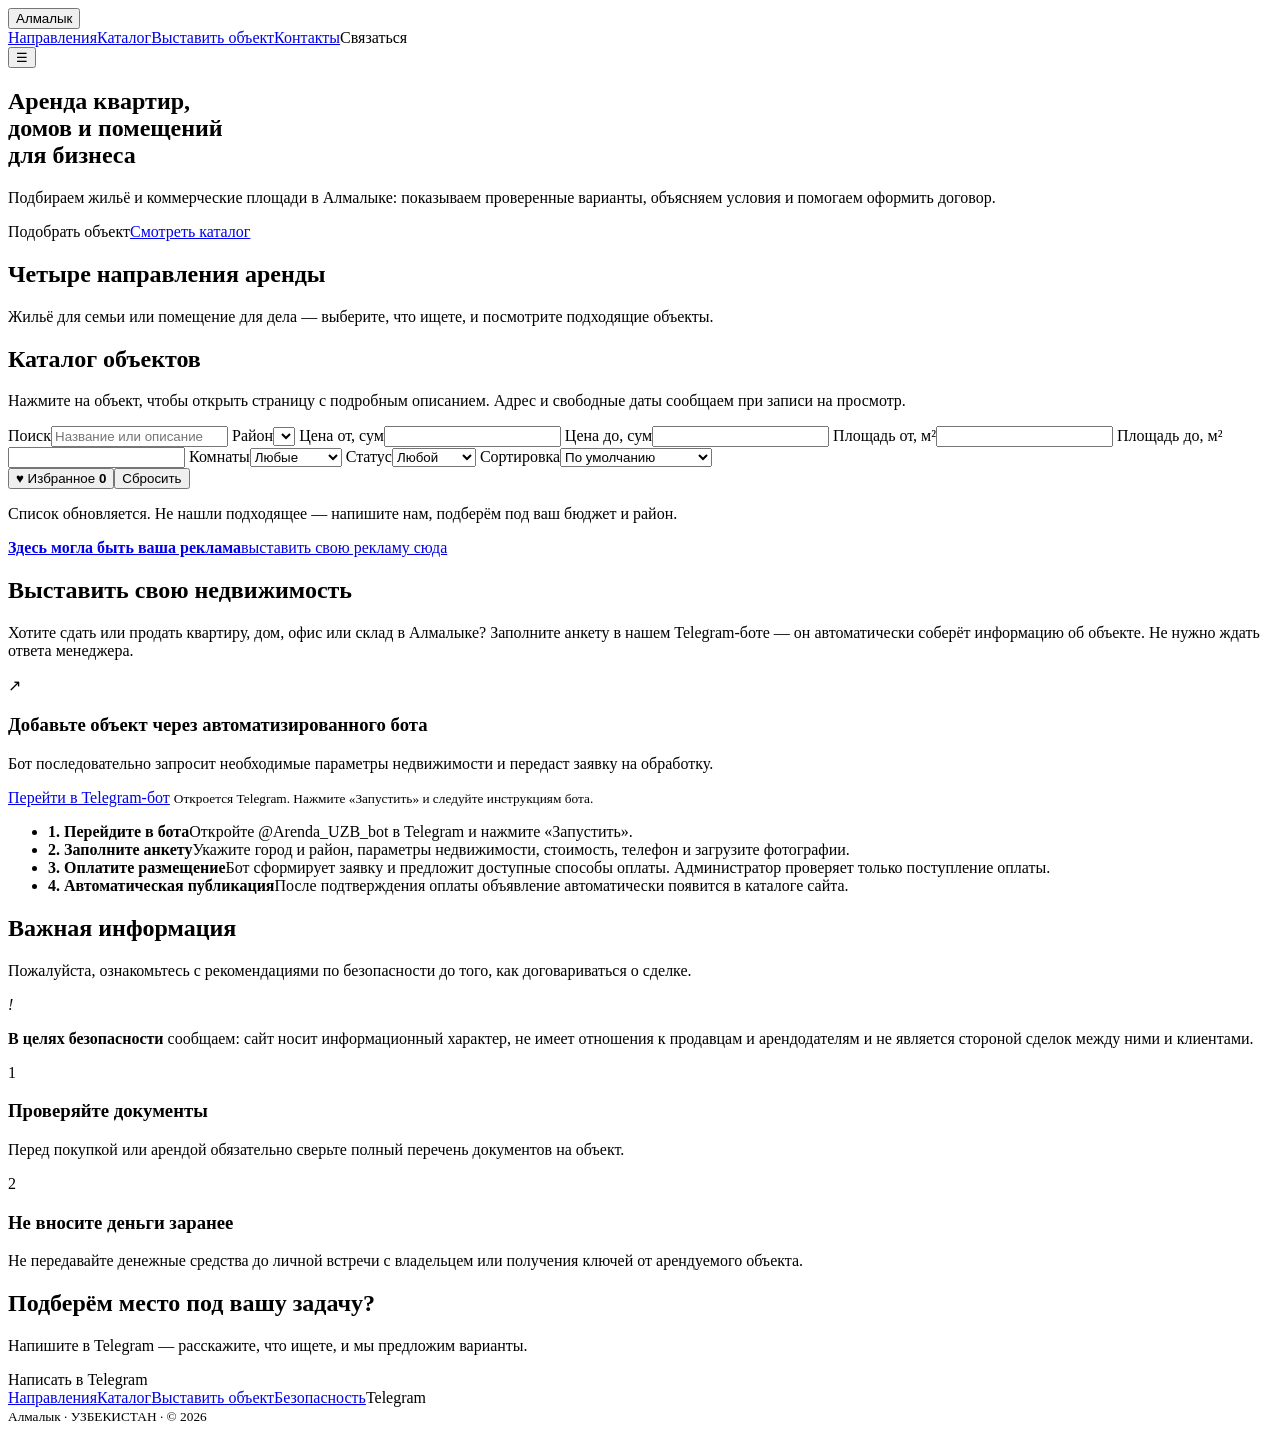
==== index.html @ 2bfc6e87 "Add files via upload" ====
<!DOCTYPE html>
<html lang="ru"><head><meta charset="utf-8">
<meta name="viewport" content="width=device-width,initial-scale=1">
<meta name="description" content="RENT UZBEKISTAN — каталог квартир, домов, офисов, магазинов и складов в городах Узбекистана.">
<meta name="theme-color" content="#0f2744">
<meta property="og:type" content="website"><meta property="og:locale" content="ru_RU"><meta property="og:title" content="RENT UZBEKISTAN — недвижимость в аренду и продажу"><meta property="og:description" content="Квартиры, дома, офисы, магазины и склады в городах Узбекистана.">
<link rel="icon" href="data:image/svg+xml,%3Csvg xmlns='http://www.w3.org/2000/svg' viewBox='0 0 32 32'%3E%3Ccircle cx='16' cy='16' r='16' fill='%230f2744'/%3E%3Ccircle cx='16' cy='16' r='5' fill='%23f6f0e4'/%3E%3C/svg%3E">
<title>RENT UZBEKISTAN — аренда и продажа недвижимости</title>
<link rel="preconnect" href="https://fonts.googleapis.com"><link rel="preconnect" href="https://fonts.gstatic.com" crossorigin>
<link href="https://fonts.googleapis.com/css2?family=Cormorant+Garamond:wght@500;600&family=Inter:wght@400;500;600&display=swap" rel="stylesheet">
<link rel="stylesheet" href="css/style.css"><link rel="canonical" href="https://YOUR-DOMAIN.uz/">
<meta name="robots" content="index,follow,max-image-preview:large">
<meta property="og:url" content="https://YOUR-DOMAIN.uz/"><meta property="og:image" content="https://YOUR-DOMAIN.uz/assets/img/2ebe49ee.jpg"><meta property="og:site_name" content="RENT UZBEKISTAN"><meta name="twitter:card" content="summary_large_image">
<script type="application/ld+json">{"@context":"https://schema.org","@type":"RealEstateAgent","name":"RENT UZBEKISTAN","url":"https://YOUR-DOMAIN.uz/","areaServed":{"@type":"Country","name":"Uzbekistan"},"address":{"@type":"PostalAddress","addressCountry":"UZ"},"sameAs":["https://t.me/Resell_Tashkent"]}</script>
</head><body>
<header class="hd" id="hd"><div class="cs" id="cs"><button type="button" id="cb" aria-haspopup="listbox" aria-expanded="false" aria-label="Выберите город"><span id="cv">Алмалык</span></button><ul id="cu" role="listbox" hidden><li><button type="button" role="option" data-c="Алмалык">Алмалык</button></li><li><button type="button" role="option" data-c="Ташкент">Ташкент</button></li><li><button type="button" role="option" data-c="Самарканд">Самарканд</button></li><li><button type="button" role="option" data-c="Андижан">Андижан</button></li><li><button type="button" role="option" data-c="Наманган">Наманган</button></li><li><button type="button" role="option" data-c="Нукус">Нукус</button></li><li><button type="button" role="option" data-c="Фергана">Фергана</button></li><li><button type="button" role="option" data-c="Карши">Карши</button></li><li><button type="button" role="option" data-c="Бухара">Бухара</button></li><li><button type="button" role="option" data-c="Коканд">Коканд</button></li></ul></div>
<nav class="lk" id="lk" aria-label="Основное меню"><a href="#directions">Направления</a><a href="#catalog">Каталог</a><a href="https://t.me/Arenda_UZB_bot" target="_blank" rel="noopener noreferrer">Выставить объект</a><a href="#contacts">Контакты</a><a data-tg class="btn sm">Связаться</a></nav>
<button class="bgr" id="bgr" aria-label="Меню" aria-expanded="false">☰</button></header>

<section id="home"><picture id="cityHero" class="city-hero" hidden><source id="cityHeroMobile" media="(max-width: 760px)"><img id="cityHeroImage" alt="Городской пейзаж" decoding="async" fetchpriority="high"></picture><h1>Аренда квартир,<br>домов и помещений<br>для бизнеса</h1>
<div class="hb"><p>Подбираем жильё и коммерческие площади <span class="cl">в Алмалыке</span>: показываем проверенные варианты, объясняем условия и помогаем оформить договор.</p><div class="bt"><a data-tg class="btn w">Подобрать объект</a><a class="btn gl" href="#catalog">Смотреть каталог</a></div></div></section>

<div class="wrap">
<section class="s" id="directions"><div class="hdg"><h2>Четыре направления аренды</h2><p>Жильё для семьи или помещение для дела — выберите, что ищете, и посмотрите подходящие объекты.</p></div><div class="dirs" id="dirs"></div></section>

<section class="s" id="catalog"><div class="hdg"><h2>Каталог объектов</h2><p>Нажмите на объект, чтобы открыть страницу с подробным описанием. Адрес и свободные даты сообщаем при записи на просмотр.</p></div>
<form class="flt" id="flt" role="search" aria-label="Поиск объектов">
<label>Поиск<input name="q" type="search" placeholder="Название или описание"></label>
<label>Район<select name="dist"></select></label>
<label>Цена от, сум<input name="pmin" type="number" min="0" inputmode="numeric"></label>
<label>Цена до, сум<input name="pmax" type="number" min="0" inputmode="numeric"></label>
<label>Площадь от, м²<input name="amin" type="number" min="0" inputmode="numeric"></label>
<label>Площадь до, м²<input name="amax" type="number" min="0" inputmode="numeric"></label>
<label>Комнаты<select name="rooms"><option value="">Любые</option><option value="1">1</option><option value="2">2</option><option value="3">3</option><option value="4">4 и больше</option></select></label>
<label>Статус<select name="st"><option value="">Любой</option><option value="free">Свободно</option><option value="rented">Занято</option></select></label>
<label>Сортировка<select name="sort"><option value="">По умолчанию</option><option value="p">Сначала дешевле</option><option value="d">Сначала дороже</option><option value="a">Сначала просторнее</option></select></label>
<div class="fa"><button type="button" id="fv">♥ Избранное <b id="fn">0</b></button><button type="reset">Сбросить</button><span id="fc" aria-live="polite"></span></div>
</form><div class="tabs" id="dtabs"></div><div class="tabs" id="tabs"></div><div class="gal" id="gal"></div><p class="note">Список обновляется. Не нашли подходящее — напишите нам, подберём под ваш бюджет и район.</p></section>

<section class="s adv" id="adv"><a class="ad" id="adBanner" href="https://t.me/Resell_Tashkent" target="_blank" rel="noopener noreferrer" aria-label="Рекламный блок RENT UZBEKISTAN"><img class="ad-image" id="adImage" alt="Рекламный баннер" hidden><span class="ad-placeholder" id="adPlaceholder"><b>Здесь могла быть ваша реклама</b><span>выставить свою рекламу сюда</span></span></a></section>

<section class="s" id="owner">
<div class="hdg">
<h2>Выставить свою недвижимость</h2>
<p>Хотите сдать или продать квартиру, дом, офис или склад <span class="cl">в Алмалыке</span>? Заполните анкету в нашем Telegram-боте — он автоматически соберёт информацию об объекте. Не нужно ждать ответа менеджера.</p>
</div>
<div class="ow">
<div class="of owner-bot-card">
<div class="owner-bot-icon" aria-hidden="true">↗</div>
<h3>Добавьте объект через автоматизированного бота</h3>
<p>Бот последовательно запросит необходимые параметры недвижимости и передаст заявку на обработку.</p>
<a class="btn owner-bot-btn" href="https://t.me/Arenda_UZB_bot" target="_blank" rel="noopener noreferrer">Перейти в Telegram-бот</a>
<small>Откроется Telegram. Нажмите «Запустить» и следуйте инструкциям бота.</small>
</div>
<ul class="os">
<li><b>1. Перейдите в бота</b><span>Откройте @Arenda_UZB_bot в Telegram и нажмите «Запустить».</span></li>
<li><b>2. Заполните анкету</b><span>Укажите город и район, параметры недвижимости, стоимость, телефон и загрузите фотографии.</span></li>
<li><b>3. Оплатите размещение</b><span>Бот сформирует заявку и предложит доступные способы оплаты. Администратор проверяет только поступление оплаты.</span></li>
<li><b>4. Автоматическая публикация</b><span>После подтверждения оплаты объявление автоматически появится в каталоге сайта.</span></li>
</ul>
</div>
</section>


<section class="s" id="safety"><div class="hdg"><h2>Важная информация</h2><p>Пожалуйста, ознакомьтесь с рекомендациями по безопасности до того, как договариваться о сделке.</p></div>
<div class="sn"><i aria-hidden="true">!</i><p><b>В целях безопасности</b> сообщаем: сайт носит информационный характер, не имеет отношения к продавцам и арендодателям и не является стороной сделок между ними и клиентами.</p></div>
<div class="wy"><div><span class="n">1</span><h3>Проверяйте документы</h3><p>Перед покупкой или арендой обязательно сверьте полный перечень документов на объект.</p></div><div><span class="n">2</span><h3>Не вносите деньги заранее</h3><p>Не передавайте денежные средства до личной встречи с владельцем или получения ключей от арендуемого объекта.</p></div></div></section>
</div>

<footer id="contacts"><h2>Подберём место под вашу задачу?</h2><p>Напишите в Telegram — расскажите, что ищете, и мы предложим варианты.</p><a data-tg class="btn">Написать в Telegram</a>
<nav class="fn"><a href="#directions">Направления</a><a href="#catalog">Каталог</a><a href="https://t.me/Arenda_UZB_bot" target="_blank" rel="noopener noreferrer">Выставить объект</a><a href="#safety">Безопасность</a><a data-tg>Telegram</a></nav><small><span class="cn">Алмалык</span> · УЗБЕКИСТАН · © <span id="yr">2026</span></small></footer>

<div id="obj"></div>

<script src="data/listings.js"></script>
<script src="data/site-assets.js"></script>
<script src="js/config.js"></script>
<script src="js/app.js"></script></body></html>
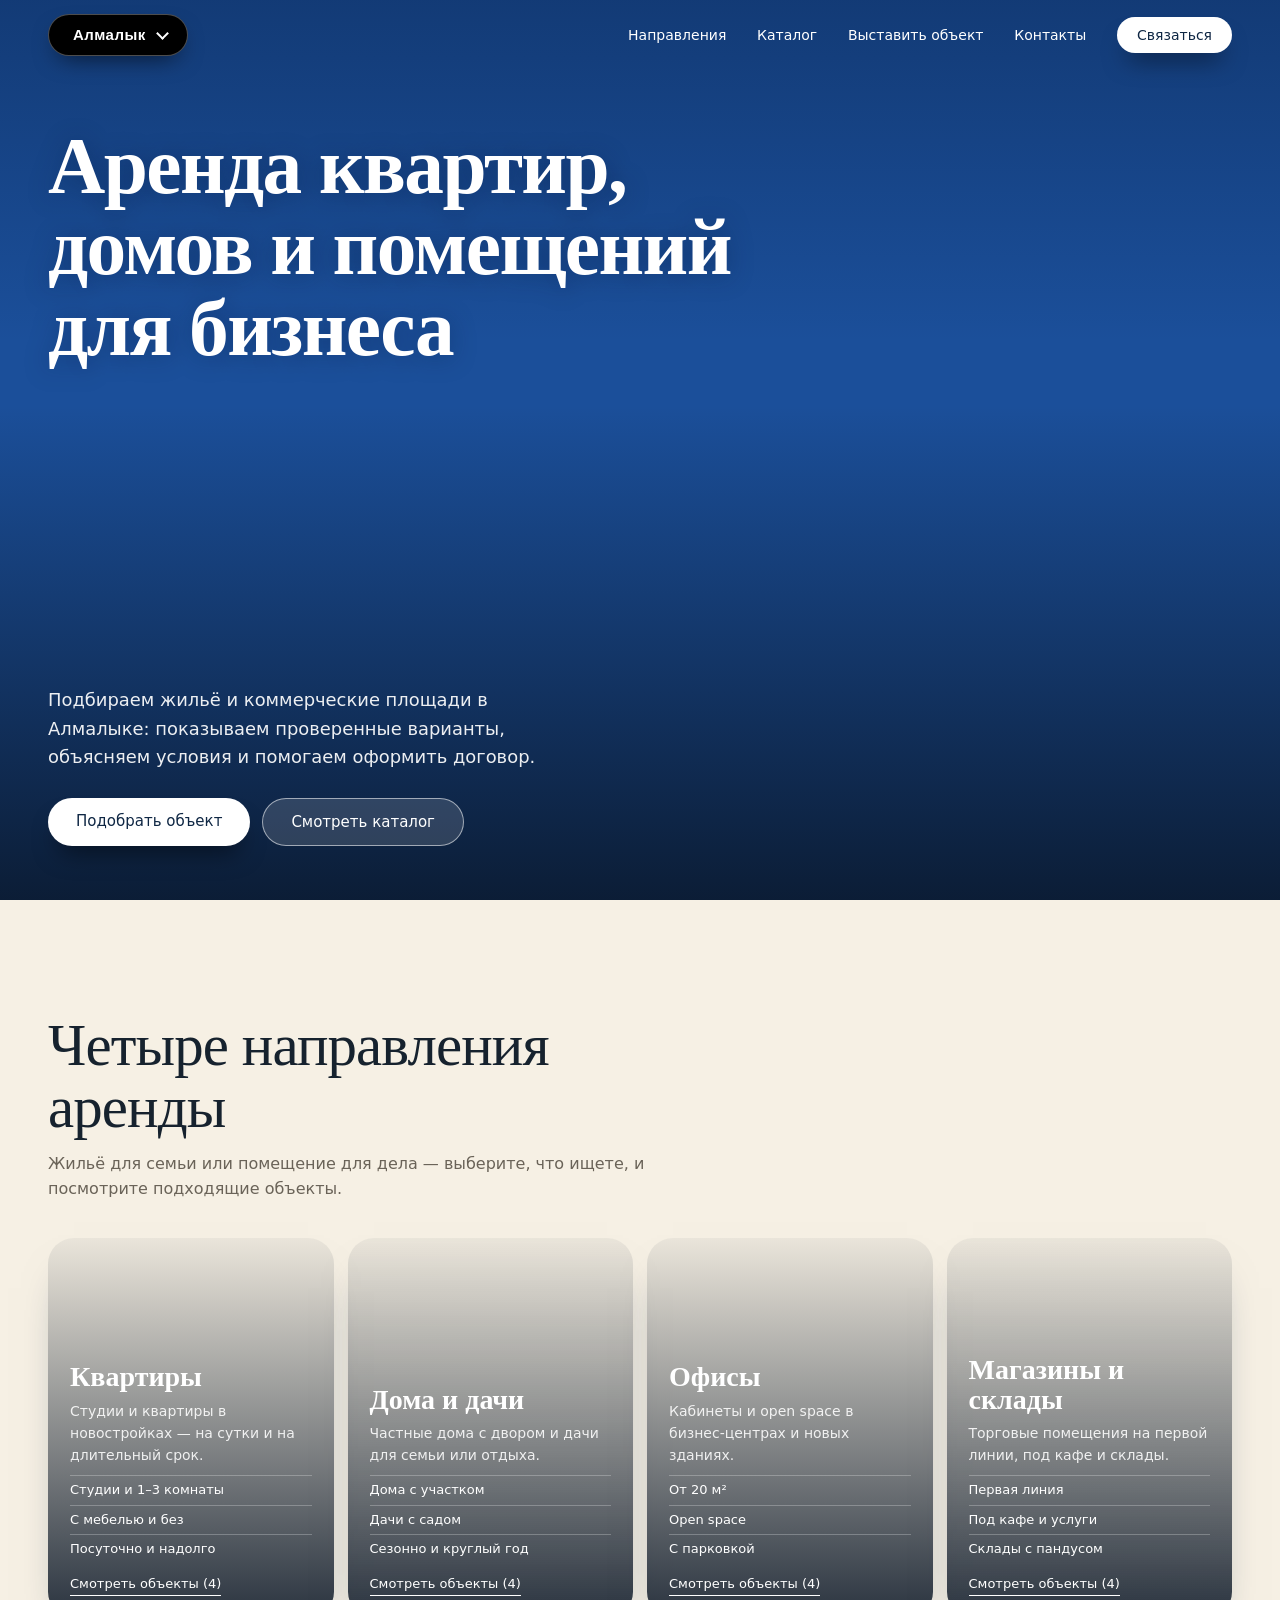
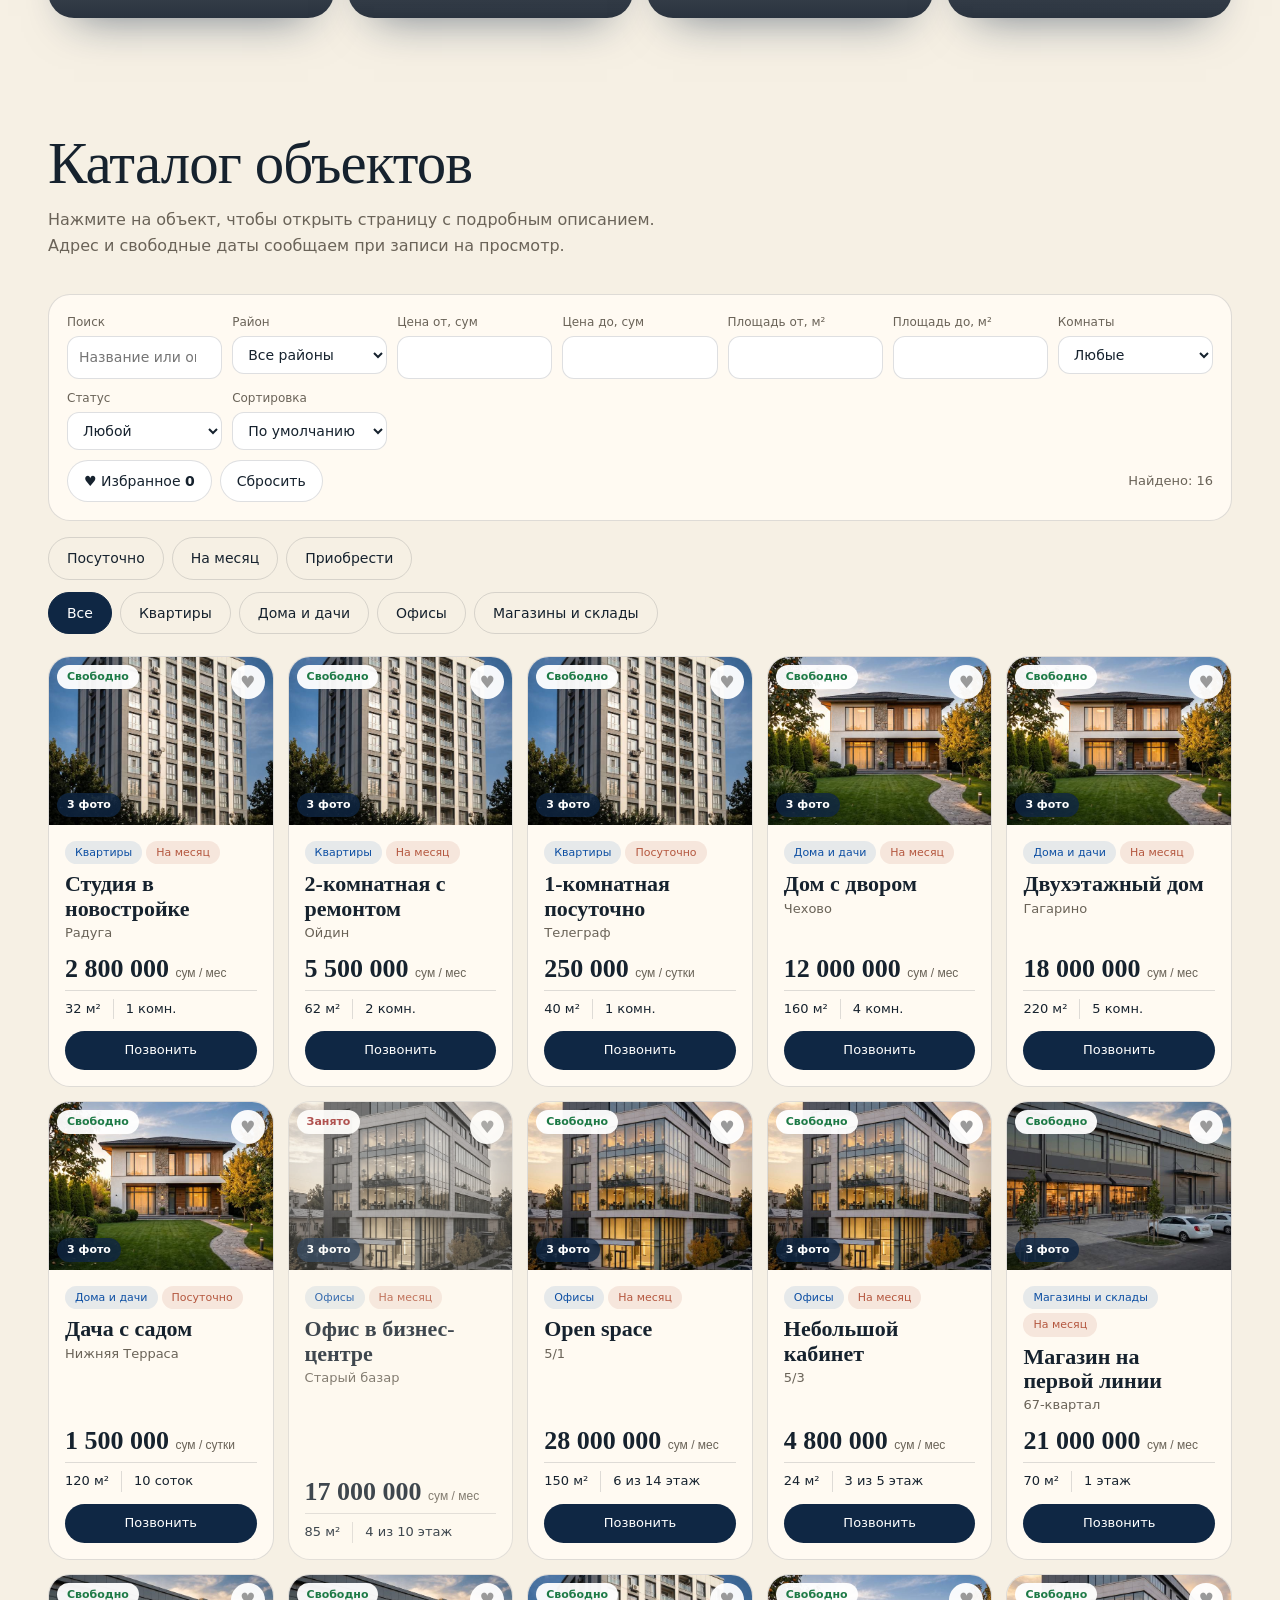
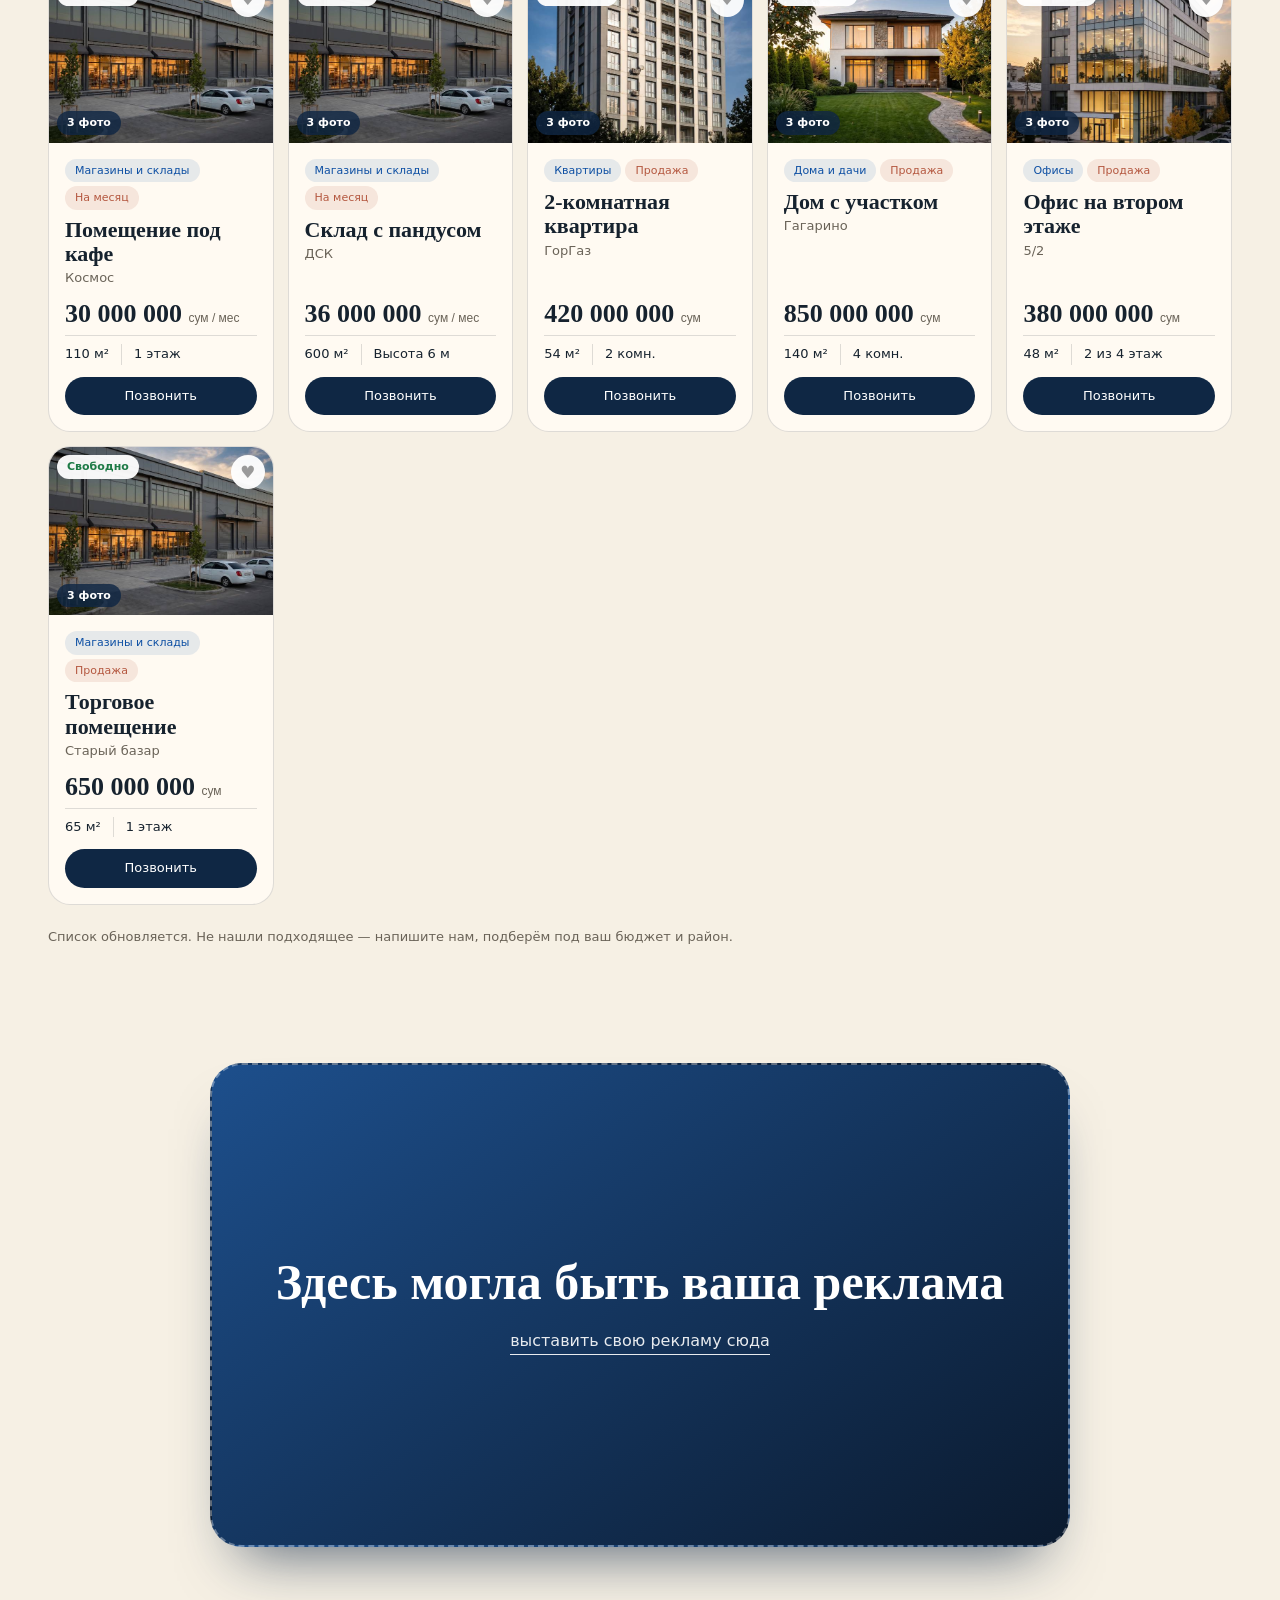
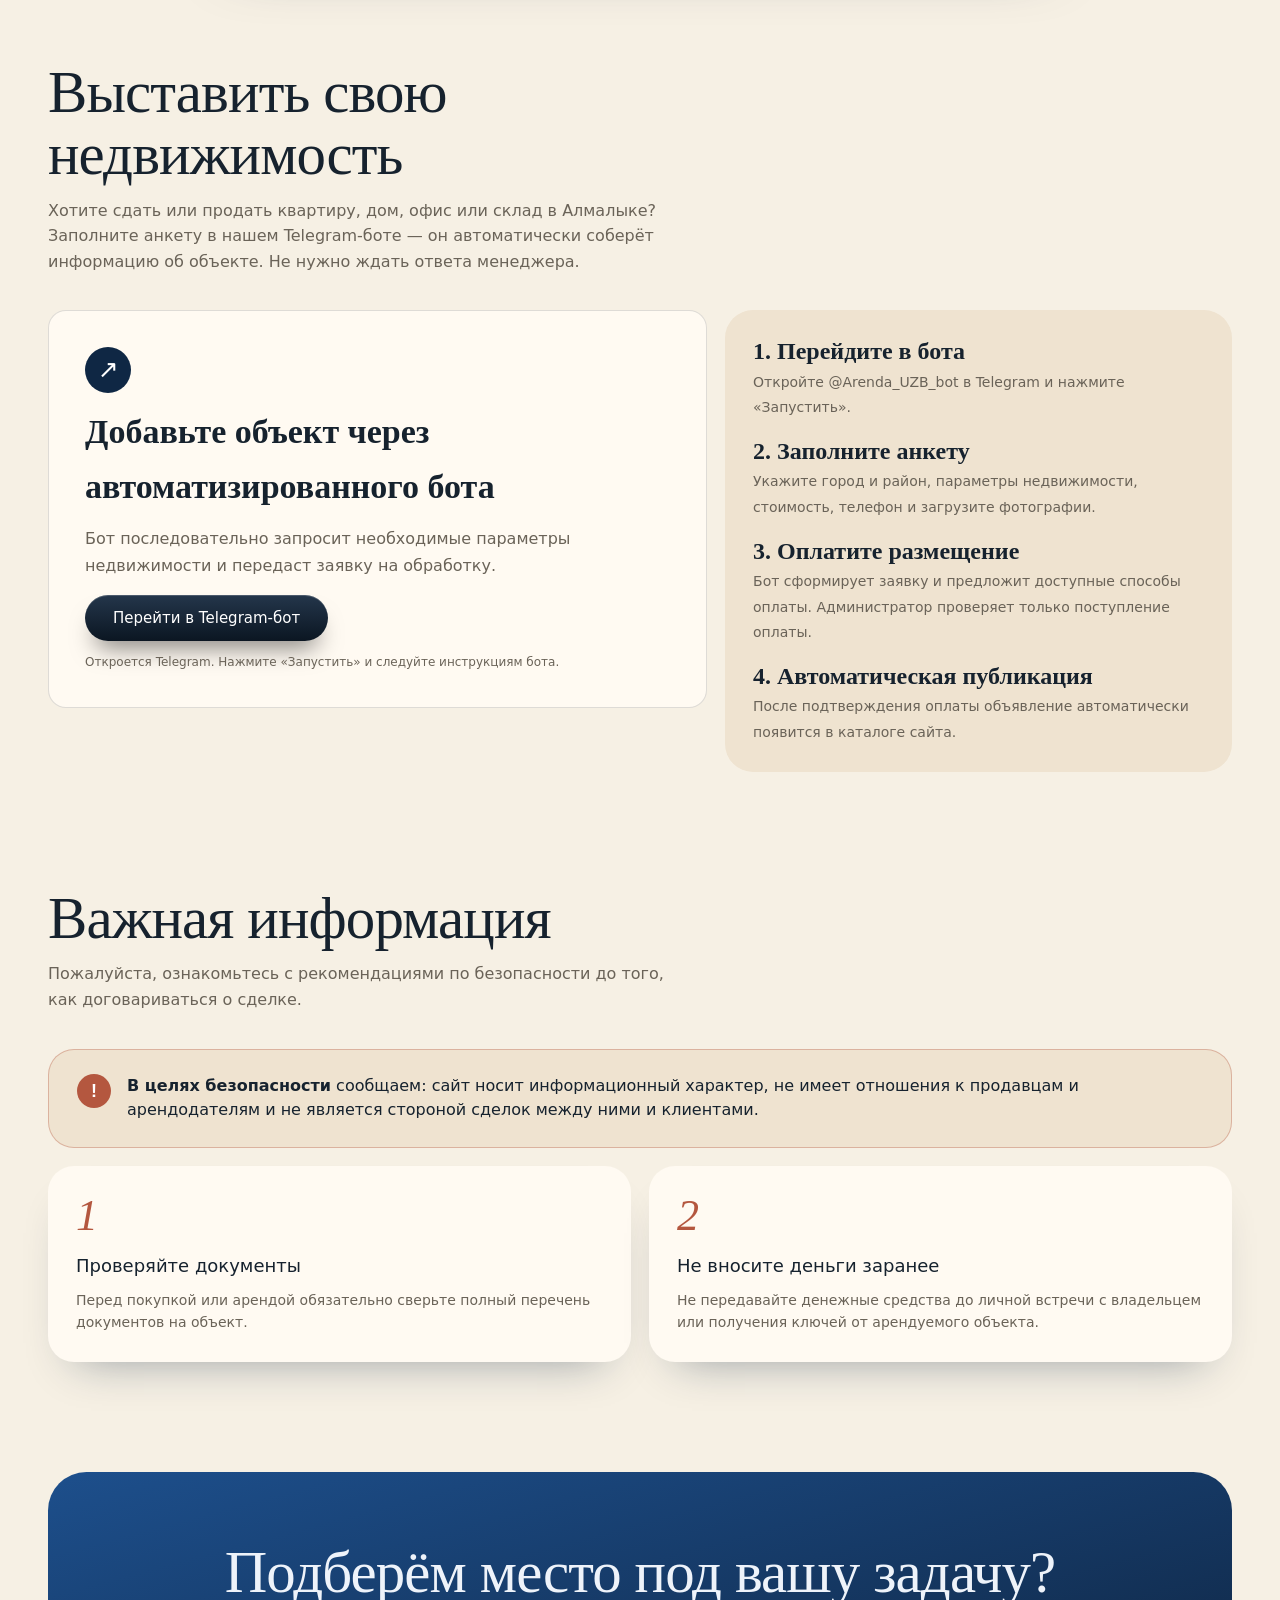
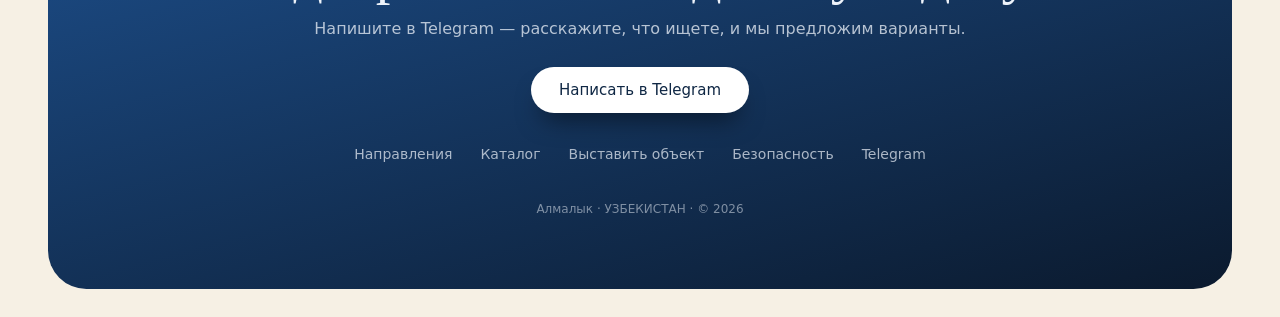
==== commit c47bdd99: "Add files via upload" ====
--- a/index.html
+++ b/index.html
@@ -14,7 +14,7 @@
 <script type="application/ld+json">{"@context":"https://schema.org","@type":"RealEstateAgent","name":"RENT UZBEKISTAN","url":"https://YOUR-DOMAIN.uz/","areaServed":{"@type":"Country","name":"Uzbekistan"},"address":{"@type":"PostalAddress","addressCountry":"UZ"},"sameAs":["https://t.me/Resell_Tashkent"]}</script>
 </head><body>
 <header class="hd" id="hd"><div class="cs" id="cs"><button type="button" id="cb" aria-haspopup="listbox" aria-expanded="false" aria-label="Выберите город"><span id="cv">Алмалык</span></button><ul id="cu" role="listbox" hidden><li><button type="button" role="option" data-c="Алмалык">Алмалык</button></li><li><button type="button" role="option" data-c="Ташкент">Ташкент</button></li><li><button type="button" role="option" data-c="Самарканд">Самарканд</button></li><li><button type="button" role="option" data-c="Андижан">Андижан</button></li><li><button type="button" role="option" data-c="Наманган">Наманган</button></li><li><button type="button" role="option" data-c="Нукус">Нукус</button></li><li><button type="button" role="option" data-c="Фергана">Фергана</button></li><li><button type="button" role="option" data-c="Карши">Карши</button></li><li><button type="button" role="option" data-c="Бухара">Бухара</button></li><li><button type="button" role="option" data-c="Коканд">Коканд</button></li></ul></div>
-<nav class="lk" id="lk" aria-label="Основное меню"><a href="#directions">Направления</a><a href="#catalog">Каталог</a><a href="https://t.me/Arenda_UZB_bot" target="_blank" rel="noopener noreferrer">Выставить объект</a><a href="#contacts">Контакты</a><a data-tg class="btn sm">Связаться</a></nav>
+<nav class="lk" id="lk" aria-label="Основное меню"><a href="#directions">Направления</a><a href="#catalog">Каталог</a><a href="https://t.me/Arenda_UZB_bot?start=list" target="_blank" rel="noopener noreferrer">Выставить объект</a><a href="#contacts">Контакты</a><a data-tg class="btn sm">Связаться</a></nav>
 <button class="bgr" id="bgr" aria-label="Меню" aria-expanded="false">☰</button></header>
 
 <section id="home"><picture id="cityHero" class="city-hero" hidden><source id="cityHeroMobile" media="(max-width: 760px)"><img id="cityHeroImage" alt="Городской пейзаж" decoding="async" fetchpriority="high"></picture><h1>Аренда квартир,<br>домов и помещений<br>для бизнеса</h1>
@@ -49,7 +49,7 @@
 <div class="owner-bot-icon" aria-hidden="true">↗</div>
 <h3>Добавьте объект через автоматизированного бота</h3>
 <p>Бот последовательно запросит необходимые параметры недвижимости и передаст заявку на обработку.</p>
-<a class="btn owner-bot-btn" href="https://t.me/Arenda_UZB_bot" target="_blank" rel="noopener noreferrer">Перейти в Telegram-бот</a>
+<a class="btn owner-bot-btn" href="https://t.me/Arenda_UZB_bot?start=list" target="_blank" rel="noopener noreferrer">Перейти в Telegram-бот</a>
 <small>Откроется Telegram. Нажмите «Запустить» и следуйте инструкциям бота.</small>
 </div>
 <ul class="os">
@@ -68,7 +68,7 @@
 </div>
 
 <footer id="contacts"><h2>Подберём место под вашу задачу?</h2><p>Напишите в Telegram — расскажите, что ищете, и мы предложим варианты.</p><a data-tg class="btn">Написать в Telegram</a>
-<nav class="fn"><a href="#directions">Направления</a><a href="#catalog">Каталог</a><a href="https://t.me/Arenda_UZB_bot" target="_blank" rel="noopener noreferrer">Выставить объект</a><a href="#safety">Безопасность</a><a data-tg>Telegram</a></nav><small><span class="cn">Алмалык</span> · УЗБЕКИСТАН · © <span id="yr">2026</span></small></footer>
+<nav class="fn"><a href="#directions">Направления</a><a href="#catalog">Каталог</a><a href="https://t.me/Arenda_UZB_bot?start=list" target="_blank" rel="noopener noreferrer">Выставить объект</a><a href="#safety">Безопасность</a><a data-tg>Telegram</a></nav><small><span class="cn">Алмалык</span> · УЗБЕКИСТАН · © <span id="yr">2026</span></small></footer>
 
 <div id="obj"></div>
 
--- a/css/style.css
+++ b/css/style.css
@@ -0,0 +1,156 @@
+
+:root{--bg:#f6f0e4;--card:#fffaf2;--ink:#16222e;--mut:#6a6358;--blue:#0d4fa3;--navy:#0f2744;--brick:#b4573f;--ln:rgba(22,34,46,.14);--pad:clamp(16px,4vw,48px);--g:max(var(--pad),calc((100vw - 1240px)/2));--sf:'Cormorant Garamond',Georgia,serif;--ph:url(../assets/img/7a7fc5e5.jpg);--phm:url(../assets/img/6416a0d7.jpg)}
+*{box-sizing:border-box;margin:0;padding:0}html{scroll-behavior:smooth;scroll-padding-top:70px}
+body{background:var(--bg);color:var(--ink);font:400 16px/1.6 Inter,system-ui,sans-serif}
+a{color:inherit;text-decoration:none}button{font:inherit;cursor:pointer;border:0;background:none;color:inherit}
+:focus-visible{outline:2px solid var(--brick);outline-offset:3px}
+.wrap{padding:0 var(--g)}
+.btn{display:inline-block;background:linear-gradient(#24364b,#0b1622);color:#fff;border-radius:99px;padding:14px 28px;font-weight:500;font-size:15px;line-height:1.2;box-shadow:0 16px 24px -10px rgba(0,0,0,.5),inset 0 1px 0 rgba(255,255,255,.18);transition:transform .35s,box-shadow .35s,background .3s}
+.btn:hover{transform:translateY(-3px)}.btn.sm{padding:10px 20px;font-size:14px}
+.btn.w{background:#fff;color:var(--navy)}.btn.gl{background:rgba(255,255,255,.14);border:1px solid rgba(255,255,255,.55);box-shadow:none;-webkit-backdrop-filter:blur(8px);backdrop-filter:blur(8px)}.btn.gl:hover{background:rgba(255,255,255,.26)}
+/* header */
+.hd{position:fixed;inset:0 0 auto;z-index:50;display:flex;align-items:center;justify-content:space-between;gap:18px;padding:14px var(--g);color:#fff;transition:background .4s,color .4s,box-shadow .4s}
+.hd.on{background:rgba(246,240,228,.9);color:var(--ink);-webkit-backdrop-filter:saturate(1.4) blur(14px);backdrop-filter:saturate(1.4) blur(14px);box-shadow:0 1px 0 var(--ln)}
+.br{display:flex;align-items:center;gap:11px;line-height:1.15}.br i{width:28px;height:28px;border-radius:50%;background:var(--navy);box-shadow:0 0 0 2px rgba(255,255,255,.85);display:grid;place-items:center}.hd.on .br i{box-shadow:none}.br i:after{content:"";width:8px;height:8px;border-radius:50%;background:#fff}
+.br b{display:block;font-size:15px;font-weight:600;letter-spacing:.03em}.br small{font-size:11px;opacity:.78}
+.lk{display:flex;align-items:center;gap:clamp(16px,2.4vw,32px);font-size:14px;font-weight:500}
+.lk a:not(.btn){position:relative;padding:4px 0}.lk a:not(.btn):after{content:"";position:absolute;left:0;right:0;bottom:0;height:2px;border-radius:2px;background:var(--brick);transform:scaleX(0);transform-origin:left;transition:transform .35s}
+.lk a:not(.btn):hover:after,.lk a.on:after{transform:scaleX(1)}.hd:not(.on) .btn.sm{background:#fff;color:var(--navy)}
+.bgr{display:none;width:42px;height:42px;border-radius:50%;background:var(--navy);color:#fff;font-size:18px;place-items:center}
+/* hero */
+#home{position:relative;min-height:100vh;min-height:100svh;display:flex;flex-direction:column;justify-content:space-between;gap:32px;padding:clamp(92px,14vh,150px) var(--g) clamp(28px,6vh,56px);color:#fff;background:#1b4f9a var(--phm) var(--hp,78% top)/cover no-repeat;isolation:isolate}
+#home:before{content:"";position:absolute;inset:0;z-index:-1;background:linear-gradient(180deg,rgba(6,28,64,.4),rgba(6,28,64,0) 38%),linear-gradient(0deg,rgba(8,18,32,.82),rgba(8,18,32,0) 55%)}
+h1{font:600 clamp(38px,6.2vw,92px)/1.02 var(--sf);letter-spacing:-.02em;text-shadow:0 2px 24px rgba(6,28,64,.35);animation:up .9s both}
+.hb{max-width:540px;animation:up .9s .25s both}.hb p{font-size:clamp(16px,1.4vw,18px);color:rgba(255,255,255,.92);margin-bottom:26px}.bt{display:flex;flex-wrap:wrap;gap:12px}
+@keyframes up{from{opacity:0;transform:translateY(18px)}}
+@media(min-width:761px){#home{background-image:var(--ph);background-position:var(--hp,72% 30%)}}
+/* sections */
+.s{padding-top:clamp(64px,9vw,120px)}.hdg{max-width:640px;margin-bottom:36px}
+h2{font:500 clamp(34px,4.6vw,60px)/1.05 var(--sf);letter-spacing:-.015em}.hdg p{color:var(--mut);margin-top:12px}
+.dirs{display:grid;grid-template-columns:repeat(4,minmax(0,1fr));gap:14px}
+.dc{border-radius:26px;min-height:380px;padding:22px;color:#fff;display:flex;flex-direction:column;justify-content:flex-end;background:linear-gradient(rgba(8,20,36,.05),rgba(8,20,36,.86)),var(--im) center/cover;cursor:pointer;transition:transform .4s;box-shadow:0 24px 44px -26px rgba(15,39,68,.6)}
+.dc:hover{transform:translateY(-6px)}.dc h3{font:600 28px/1.05 var(--sf)}.dc p{font-size:14px;opacity:.88;margin:8px 0}.dc ul{list-style:none;font-size:13px;margin-bottom:10px}.dc li{padding:4px 0;border-top:1px solid rgba(255,255,255,.25)}.dc span{font-size:13px;border-bottom:1px solid currentColor;align-self:flex-start}
+/* catalog */
+.tabs{display:flex;gap:8px;flex-wrap:wrap;margin-bottom:22px}.tabs button{padding:9px 18px;border-radius:99px;border:1px solid var(--ln);font-size:14px;transition:.3s}.tabs button:hover{background:#fff}.tabs button.on{background:var(--navy);color:#fff;border-color:var(--navy)}
+.gal{display:grid;grid-template-columns:repeat(2,minmax(0,1fr));gap:10px}
+.lc{background:var(--card);border:1px solid var(--ln);border-radius:26px;padding:24px;display:flex;flex-direction:column;gap:12px;text-align:left;transition:transform .35s,box-shadow .35s}
+.lc:hover{transform:translateY(-5px);box-shadow:0 26px 44px -26px rgba(15,39,68,.5)}
+.ch{display:flex;gap:8px;flex-wrap:wrap}.ch em{font-style:normal;font-size:12px;font-weight:500;padding:3px 12px;border-radius:99px;background:rgba(13,79,163,.1);color:var(--blue)}.ch em+em{background:rgba(180,87,63,.12);color:var(--brick)}
+.lc h3{font:600 26px/1.1 var(--sf)}.lc .dd{font-size:14px;color:var(--mut);margin-top:-6px}
+.pc{font:600 34px/1 var(--sf);margin-top:auto;padding-top:8px}.pc small{font:400 14px Inter,sans-serif;color:var(--mut)}
+.sp{display:flex;gap:16px;font-size:14px;border-top:1px solid var(--ln);padding-top:12px}.sp span+span{border-left:1px solid var(--ln);padding-left:16px}
+.note{font-size:13px;color:var(--mut);margin-top:22px}
+/* tariffs */
+.tr{display:grid;grid-template-columns:repeat(auto-fit,minmax(260px,1fr));gap:18px}
+.tf{padding:32px 28px;border-radius:28px;background:#fff;border:1px solid var(--ln);display:flex;flex-direction:column;position:relative}
+.tf.pr{background:linear-gradient(165deg,#1d4f8c,#0f2744);color:#f1f5fb;border:0;box-shadow:0 36px 60px -28px rgba(15,39,68,.8)}.tf.bz{background:#efe3d0}
+.tf em{position:absolute;top:18px;right:20px;font-style:normal;font-size:11px;background:var(--brick);color:#fff;padding:4px 12px;border-radius:99px}
+.tf h3{font-size:16px;font-weight:600}.tf .pc{font-size:40px;margin:8px 0 10px;padding:0}.tf .pc small{opacity:.65}.tf>p{font-size:14px;opacity:.78}
+.tf ul{list-style:none;margin:18px 0 26px;font-size:14px;flex:1}.tf li{padding:7px 0 7px 20px;position:relative;border-top:1px solid rgba(128,128,128,.25)}.tf li:before{content:"";position:absolute;left:0;top:15px;width:8px;height:8px;border-radius:50%;background:var(--brick)}
+.tf.pr .btn{background:#fff;color:var(--navy)}
+.ws{margin-top:22px;padding:30px;border-radius:28px;border:1px solid var(--ln);display:flex;gap:24px;align-items:center;justify-content:space-between;flex-wrap:wrap}.ws h3{font:500 30px/1.1 var(--sf)}.ws p{font-size:14px;color:var(--mut);max-width:460px;margin-top:6px}
+.wy{display:grid;grid-template-columns:repeat(auto-fit,minmax(240px,1fr));gap:18px}.wy div{padding:28px;border-radius:26px;background:var(--card);box-shadow:0 24px 44px -28px rgba(15,39,68,.45)}.wy .n{font:italic 500 44px/1 var(--sf);color:var(--brick)}.wy h3{font-size:18px;margin-top:14px;font-weight:500}.wy p{font-size:14px;color:var(--mut);margin-top:8px}
+footer{margin:clamp(64px,9vw,110px) var(--g) 28px;padding:clamp(36px,6vw,70px);text-align:center;background:linear-gradient(165deg,#1d4f8c,#0b1a2e);color:#eef3fa;border-radius:clamp(22px,3vw,40px)}
+footer h2{margin-bottom:12px}footer p{opacity:.75;margin-bottom:26px}footer .btn{background:#fff;color:var(--navy)}
+.fn{display:flex;flex-wrap:wrap;justify-content:center;gap:12px 28px;margin-top:30px;font-size:14px}.fn a{opacity:.7;transition:.25s}.fn a:hover{opacity:1}footer small{display:block;margin-top:34px;opacity:.5;font-size:12px}
+/* modal */
+dialog{border:0;border-radius:28px;padding:0;margin:auto;width:min(600px,calc(100% - 24px));max-height:calc(100dvh - 24px);overflow:auto;background:var(--card);color:var(--ink);box-shadow:0 50px 100px -30px #000}
+dialog::backdrop{background:rgba(8,18,32,.72);-webkit-backdrop-filter:blur(6px);backdrop-filter:blur(6px)}
+.in{padding:clamp(24px,4vw,40px);display:flex;flex-direction:column;gap:14px}.in h3{font:600 clamp(30px,5vw,42px)/1.05 var(--sf);padding-right:40px}.in .pc{margin:0;padding:0}
+.x{position:absolute;top:14px;right:14px;width:38px;height:38px;border-radius:50%;background:var(--navy);color:#fff;font-size:20px;line-height:1}
+.sg{display:grid;grid-template-columns:1fr 1fr;gap:10px}.sg div{background:#fff;border-radius:16px;padding:12px 16px;font-size:14px}.sg b{display:block;font-size:12px;font-weight:500;color:var(--mut)}
+.in ul{list-style:none}.in li{padding:7px 0 7px 22px;position:relative;font-size:14px;border-top:1px solid var(--ln)}.in li:before{content:"+";position:absolute;left:0;font-weight:700;color:var(--brick)}.in .btn{align-self:flex-start;margin-top:6px}
+@media(max-width:860px){.bgr{display:grid}.lk{display:none;position:absolute;top:100%;left:var(--pad);right:var(--pad);flex-direction:column;align-items:stretch;gap:4px;padding:14px;border-radius:22px;background:var(--card);color:var(--ink);box-shadow:0 30px 50px -20px rgba(0,0,0,.4)}.hd.open .lk{display:flex}.lk a{padding:10px 8px}.lk .btn.sm,.hd:not(.on) .lk .btn.sm{background:var(--navy);color:#fff;text-align:center}}
+@media(max-width:760px){.dirs{grid-template-columns:repeat(2,minmax(0,1fr))}.dc{min-height:270px;padding:16px}.dc ul{display:none}.dc h3{font-size:23px}.sg{grid-template-columns:1fr}}
+@media(prefers-reduced-motion:reduce){*{animation:none!important;transition:none!important}html{scroll-behavior:auto}}
+#dtabs{margin-bottom:12px}
+.ow{display:grid;grid-template-columns:1.3fr 1fr;gap:18px;align-items:start}
+.of{display:grid;grid-template-columns:1fr 1fr;gap:14px;padding:28px;border-radius:28px;background:var(--card);border:1px solid var(--ln)}
+.of label{display:flex;flex-direction:column;gap:6px;font-size:13px;font-weight:500;color:var(--mut)}
+.of select,.of input{font:inherit;font-size:15px;color:var(--ink);padding:12px 14px;border-radius:14px;border:1px solid var(--ln);background:#fff;width:100%}
+.of .btn{grid-column:1/-1;justify-self:start}.of small{grid-column:1/-1;font-size:12px;color:var(--mut)}
+.os{list-style:none;padding:28px;border-radius:28px;background:#efe3d0;display:flex;flex-direction:column;gap:18px}
+.os b{display:block;font:600 24px/1.1 var(--sf);margin-bottom:4px}.os span{font-size:14px;color:var(--mut)}
+@media(max-width:860px){.ow{grid-template-columns:1fr}}
+@media(max-width:560px){.of{grid-template-columns:1fr;padding:20px}.os{padding:20px}}
+.cs{position:relative}
+.cs>button{display:flex;align-items:center;gap:12px;background:#000;color:#fff;border:1px solid rgba(255,255,255,.3);border-radius:99px;padding:11px 20px 11px 24px;font:600 15px/1.2 Inter,sans-serif;letter-spacing:.03em;box-shadow:0 10px 24px -10px rgba(0,0,0,.7)}
+.cs>button:after{content:"";width:7px;height:7px;border-right:2px solid #fff;border-bottom:2px solid #fff;transform:translateY(-2px) rotate(45deg);transition:transform .25s}
+.cs.open>button:after{transform:translateY(2px) rotate(-135deg)}
+.cs ul{position:absolute;top:calc(100% + 8px);left:0;min-width:100%;list-style:none;padding:6px;border-radius:22px;background:#000;border:1px solid rgba(255,255,255,.18);box-shadow:0 24px 44px -16px rgba(0,0,0,.7);z-index:60}
+.cs ul[hidden]{display:none}
+.cs li button{display:block;width:100%;text-align:left;white-space:nowrap;padding:11px 18px;border-radius:16px;color:#fff;font-size:15px}
+.cs li button:hover,.cs li button.on{background:rgba(255,255,255,.16)}
+.wy .n{font-variant-numeric:lining-nums}
+.adv{display:flex;flex-direction:column;align-items:center}
+.ad{position:relative;overflow:hidden;width:min(100%,860px);aspect-ratio:16/9;border-radius:32px;background:linear-gradient(145deg,#1d4f8c,#0b1a2e);color:#fff;display:flex;flex-direction:column;align-items:center;justify-content:center;gap:clamp(8px,2vw,18px);text-align:center;padding:16px;border:2px dashed rgba(255,255,255,.35);box-shadow:0 36px 60px -30px rgba(15,39,68,.7);text-decoration:none}
+.ad:hover{color:#fff;filter:brightness(1.04)}
+.ad-image{position:absolute;inset:0;width:100%;height:100%;object-fit:cover}
+.ad-image[hidden],.ad-placeholder[hidden]{display:none!important}
+.ad-placeholder{position:relative;z-index:1;display:flex;flex-direction:column;align-items:center;gap:clamp(8px,2vw,18px)}
+.ad-placeholder b{font:600 clamp(22px,4.6vw,50px)/1.1 var(--sf)}
+.ad-placeholder span{font-size:clamp(13px,1.7vw,16px);border-bottom:1px solid currentColor;opacity:.9}
+#obj{display:none;padding:22px var(--g) 80px}.pg #obj{display:block}.pg>.hd,.pg>#home,.pg>.wrap,.pg>footer{display:none}
+.bk{display:inline-flex;padding:10px 20px;border-radius:99px;background:#000;color:#fff;font-size:14px;font-weight:500;margin-bottom:22px}
+.ob{display:grid;grid-template-columns:minmax(0,1.5fr) minmax(0,1fr);gap:28px;align-items:start}
+.gm{aspect-ratio:16/10;border-radius:26px;background:#efe3d0 center/cover}.gs{display:grid;grid-template-columns:repeat(3,minmax(0,1fr));gap:10px;margin-top:10px}
+.sl{aspect-ratio:4/3;width:100%;object-fit:cover;border-radius:18px;border:1.5px dashed var(--ln);background:#efe3d0;display:flex;flex-direction:column;align-items:center;justify-content:center;text-align:center;font-size:14px;padding:6px}.sl small{font-size:11px;color:var(--mut)}
+.tx h3{font:600 26px/1.1 var(--sf);margin:26px 0 10px}.tx p{color:var(--mut)}
+.pl{list-style:none;columns:2;column-gap:24px}.pl li{break-inside:avoid;padding:7px 0 7px 22px;position:relative;font-size:14px;border-top:1px solid var(--ln)}.pl li:before{content:"+";position:absolute;left:0;font-weight:700;color:var(--brick)}
+.sd{position:sticky;top:20px;display:flex;flex-direction:column;gap:14px;padding:26px;border-radius:28px;background:var(--card);border:1px solid var(--ln)}.sd h2{font:600 clamp(28px,3.2vw,38px)/1.05 var(--sf)}.sd .pc{margin:0;padding:0}.sd .btn{text-align:center}
+.own{display:flex;flex-direction:column;gap:2px;padding:14px 16px;border-radius:16px;background:#fff}.own small{font-size:12px;color:var(--mut)}.own b{font-size:16px}.own a{color:var(--blue);font-weight:500}
+@media(max-width:860px){.ob{grid-template-columns:1fr}.sd{position:static}.pl{columns:1}}
+
+/* каталог: 2 карточки в ряд на телефоне, 3 на планшете, 5 на ПК */
+.gal>.note{grid-column:1/-1;margin-top:0}
+.lc{padding:12px;gap:8px;border-radius:18px;min-width:0}
+.lc h3{font-size:19px}.lc .dd{font-size:12.5px;margin-top:-4px}
+.lc .pc{font-size:22px;padding-top:4px}.lc .pc small{font-size:11.5px}
+.lc .ch{gap:4px}.lc .ch em{font-size:10.5px;padding:2px 8px}
+.lc .sp{flex-direction:column;gap:2px;font-size:12.5px;padding-top:8px}.lc .sp span+span{border-left:0;padding-left:0}
+@media(min-width:761px){.gal{grid-template-columns:repeat(3,minmax(0,1fr));gap:14px}.lc{padding:16px;gap:10px;border-radius:22px}.lc h3{font-size:22px}.lc .dd{font-size:13px;margin-top:-6px}.lc .pc{font-size:26px}.lc .pc small{font-size:12px}.lc .ch em{font-size:11px;padding:3px 10px}.lc .sp{flex-direction:row;gap:12px;font-size:13px}.lc .sp span+span{border-left:1px solid var(--ln);padding-left:12px}}
+@media(min-width:1024px){.gal{grid-template-columns:repeat(5,minmax(0,1fr))}}
+/* блок «Важная информация» */
+.sn{display:flex;gap:16px;align-items:flex-start;padding:24px 28px;border-radius:26px;background:#efe3d0;border:1px solid rgba(180,87,63,.35);margin-bottom:18px}
+.sn i{flex:none;width:34px;height:34px;border-radius:50%;background:var(--brick);color:#fff;font:700 18px/34px Inter,sans-serif;text-align:center}
+.sn p{font-size:16px;line-height:1.55}
+@media(max-width:560px){.sn{padding:18px;gap:12px}.sn p{font-size:15px}}
+
+/* Owner submission via automated Telegram bot */
+.owner-bot-card{display:flex;flex-direction:column;align-items:flex-start;gap:12px;padding:clamp(22px,4vw,36px);background:var(--card);border:1px solid var(--ln);border-radius:18px}
+.owner-bot-card h3{margin:0;font-family:var(--sf);font-size:clamp(25px,3vw,34px);font-weight:600;color:var(--ink)}
+.owner-bot-card p{margin:0;color:var(--mut);line-height:1.65}
+.owner-bot-icon{display:grid;place-items:center;width:46px;height:46px;border-radius:50%;background:var(--navy);color:#fff;font-size:25px}
+.owner-bot-btn{display:inline-flex;align-items:center;justify-content:center;text-decoration:none;margin-top:4px}
+.owner-bot-card small{color:var(--mut);line-height:1.5}
+
+/* ===== v2: фильтры, карточки с фото, статусы, галерея ===== */
+[hidden]{display:none!important}
+.flt{display:grid;grid-template-columns:repeat(auto-fit,minmax(150px,1fr));gap:10px;padding:18px;margin-bottom:16px;border:1px solid var(--ln);border-radius:22px;background:var(--card)}
+.flt label{display:flex;flex-direction:column;gap:4px;font-size:12px;font-weight:500;color:var(--mut)}
+.flt input,.flt select{font:inherit;font-size:14px;color:var(--ink);padding:9px 11px;border-radius:12px;border:1px solid var(--ln);background:#fff;width:100%}
+.fa{grid-column:1/-1;display:flex;flex-wrap:wrap;gap:8px;align-items:center}.fa button{padding:9px 16px;border-radius:99px;border:1px solid var(--ln);font-size:14px;background:#fff}.fa button.on{background:var(--brick);color:#fff;border-color:var(--brick)}.fa span{margin-left:auto;font-size:13px;color:var(--mut)}
+.lc{padding:0;gap:0;cursor:pointer;overflow:hidden}
+.pw{position:relative}.ph{display:block;width:100%;aspect-ratio:4/3;background:#efe3d0 center/cover;border:0}
+.bd,.cn2{position:absolute;font-size:11px;font-weight:600;padding:3px 10px;border-radius:99px;background:rgba(255,255,255,.95);color:var(--ink)}
+.bd{left:8px;top:8px}.cn2{left:8px;bottom:8px;background:rgba(15,39,68,.82);color:#fff}
+.bd.st-free,.ch em.st-free{color:#1d7a46}.bd.st-rented,.ch em.st-rented{color:#a02f2f}
+.ch em.st-free{background:rgba(29,122,70,.12)}.ch em.st-rented{background:rgba(160,47,47,.12)}
+.hr{position:absolute;right:8px;top:8px;width:34px;height:34px;border-radius:50%;background:rgba(255,255,255,.95);color:#9a9a9a;font-size:17px;line-height:1}.hr.on{color:#d23b3b}
+.cb{padding:12px;display:flex;flex-direction:column;gap:8px;flex:1}
+@media(min-width:761px){.cb{padding:16px}}
+.s-rented .ph{filter:grayscale(.65)}.s-rented{opacity:.82}
+.cl2{display:block;text-align:center;padding:9px;border-radius:99px;background:var(--navy);color:#fff;font-size:13px;font-weight:500;margin-top:4px}
+.gm{cursor:zoom-in;position:relative}.sl{cursor:zoom-in;border:0}.btn.w.on{color:#d23b3b}
+#lb{width:min(1000px,100%);max-width:100%;background:#000;border-radius:18px;overflow:hidden;position:fixed}
+#lb img{display:block;width:100%;max-height:82vh;object-fit:contain}#lb p{color:#fff;text-align:center;padding:8px;font-size:13px}
+#lb .x{z-index:2}#lb .pv,#lb .nx{position:absolute;top:50%;width:44px;height:44px;border-radius:50%;background:rgba(255,255,255,.22);color:#fff;font-size:26px;transform:translateY(-50%)}#lb .pv{left:10px}#lb .nx{right:10px}
+.fcall{display:none}
+@media(max-width:860px){.pg .fcall{display:flex;position:fixed;left:12px;right:12px;bottom:12px;z-index:40;justify-content:center;padding:14px;border-radius:99px;background:#1d7a46;color:#fff;font-weight:600;box-shadow:0 12px 30px -8px rgba(0,0,0,.5)}.pg #obj{padding-bottom:96px}}
+
+/* Надёжная адаптивная обложка города: отдельный файл для мобильного экрана. */
+#home .city-hero{position:absolute;inset:0;z-index:0;display:block;overflow:hidden;pointer-events:none}
+#home .city-hero[hidden]{display:none!important}
+#home .city-hero img{display:block;width:100%;height:100%;object-fit:cover;object-position:center 40%}
+#home:before{z-index:1}
+#home>h1,#home>.hb{position:relative;z-index:2}
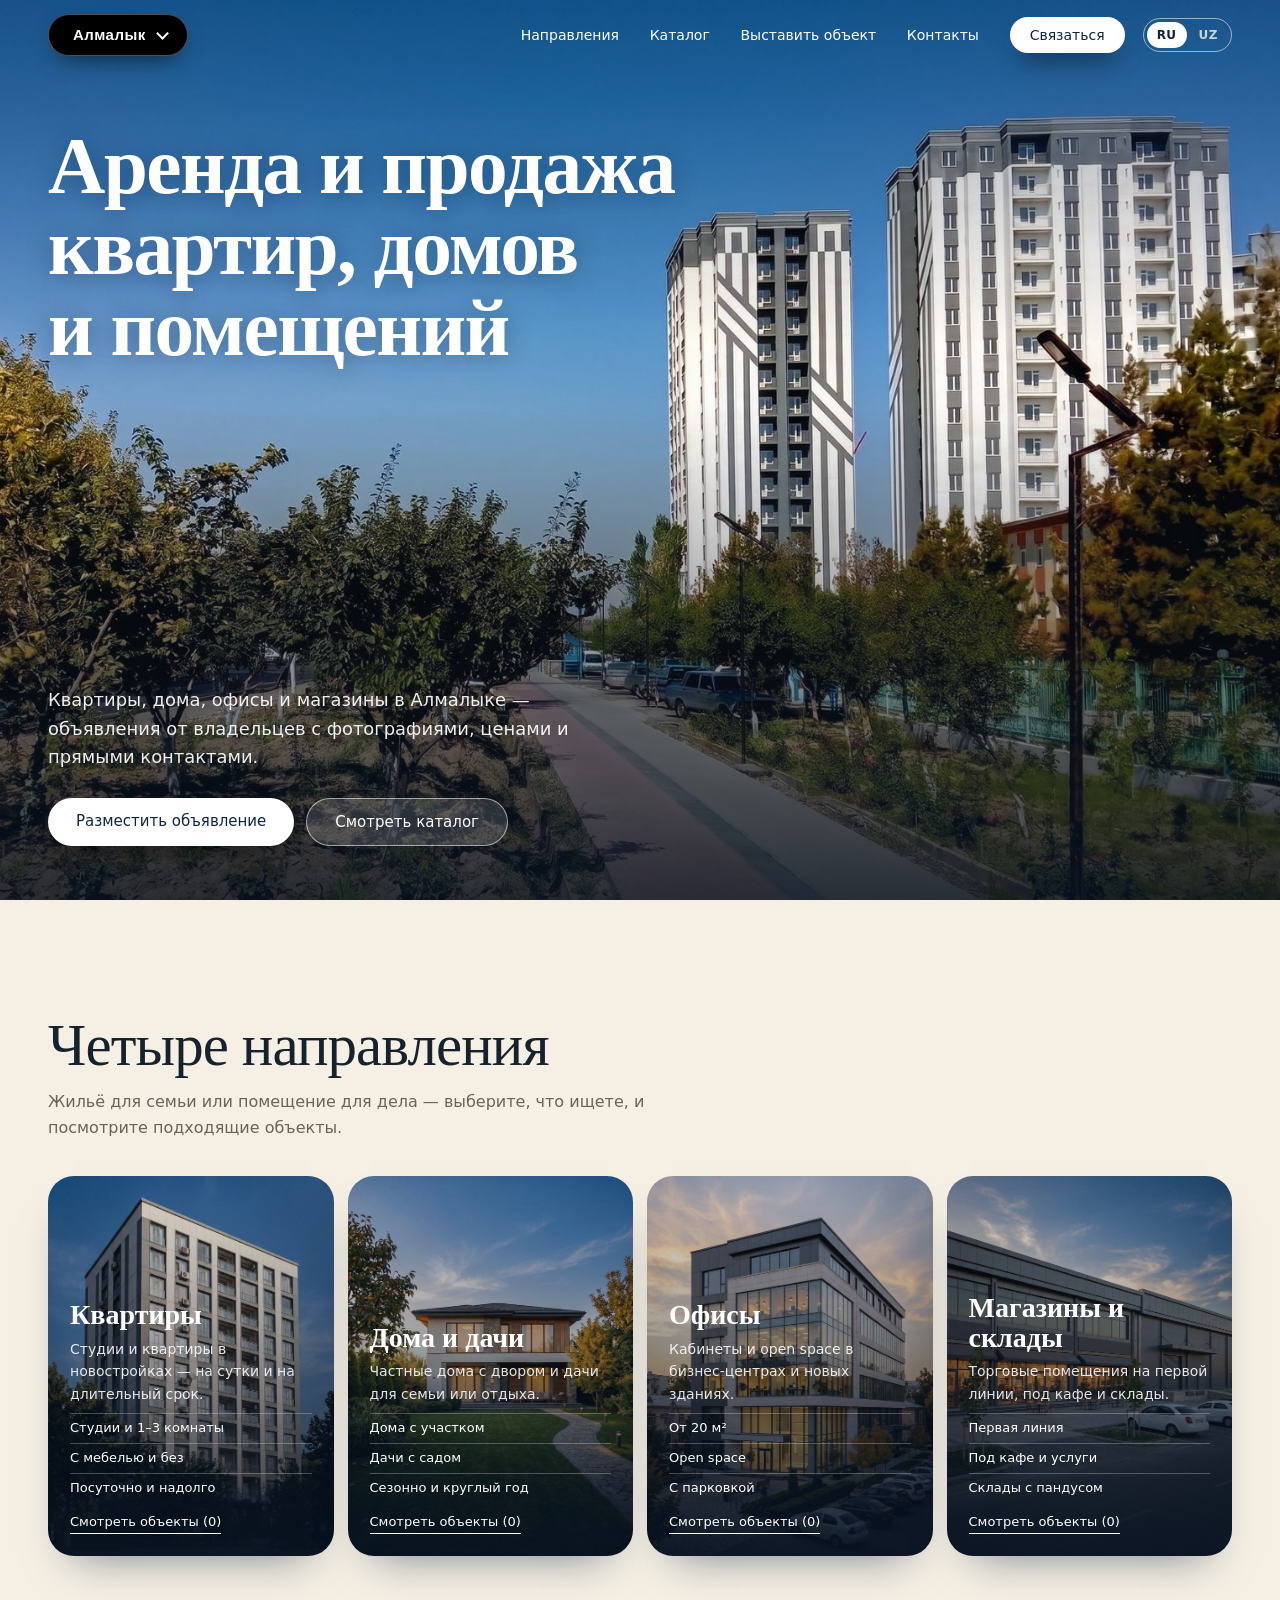
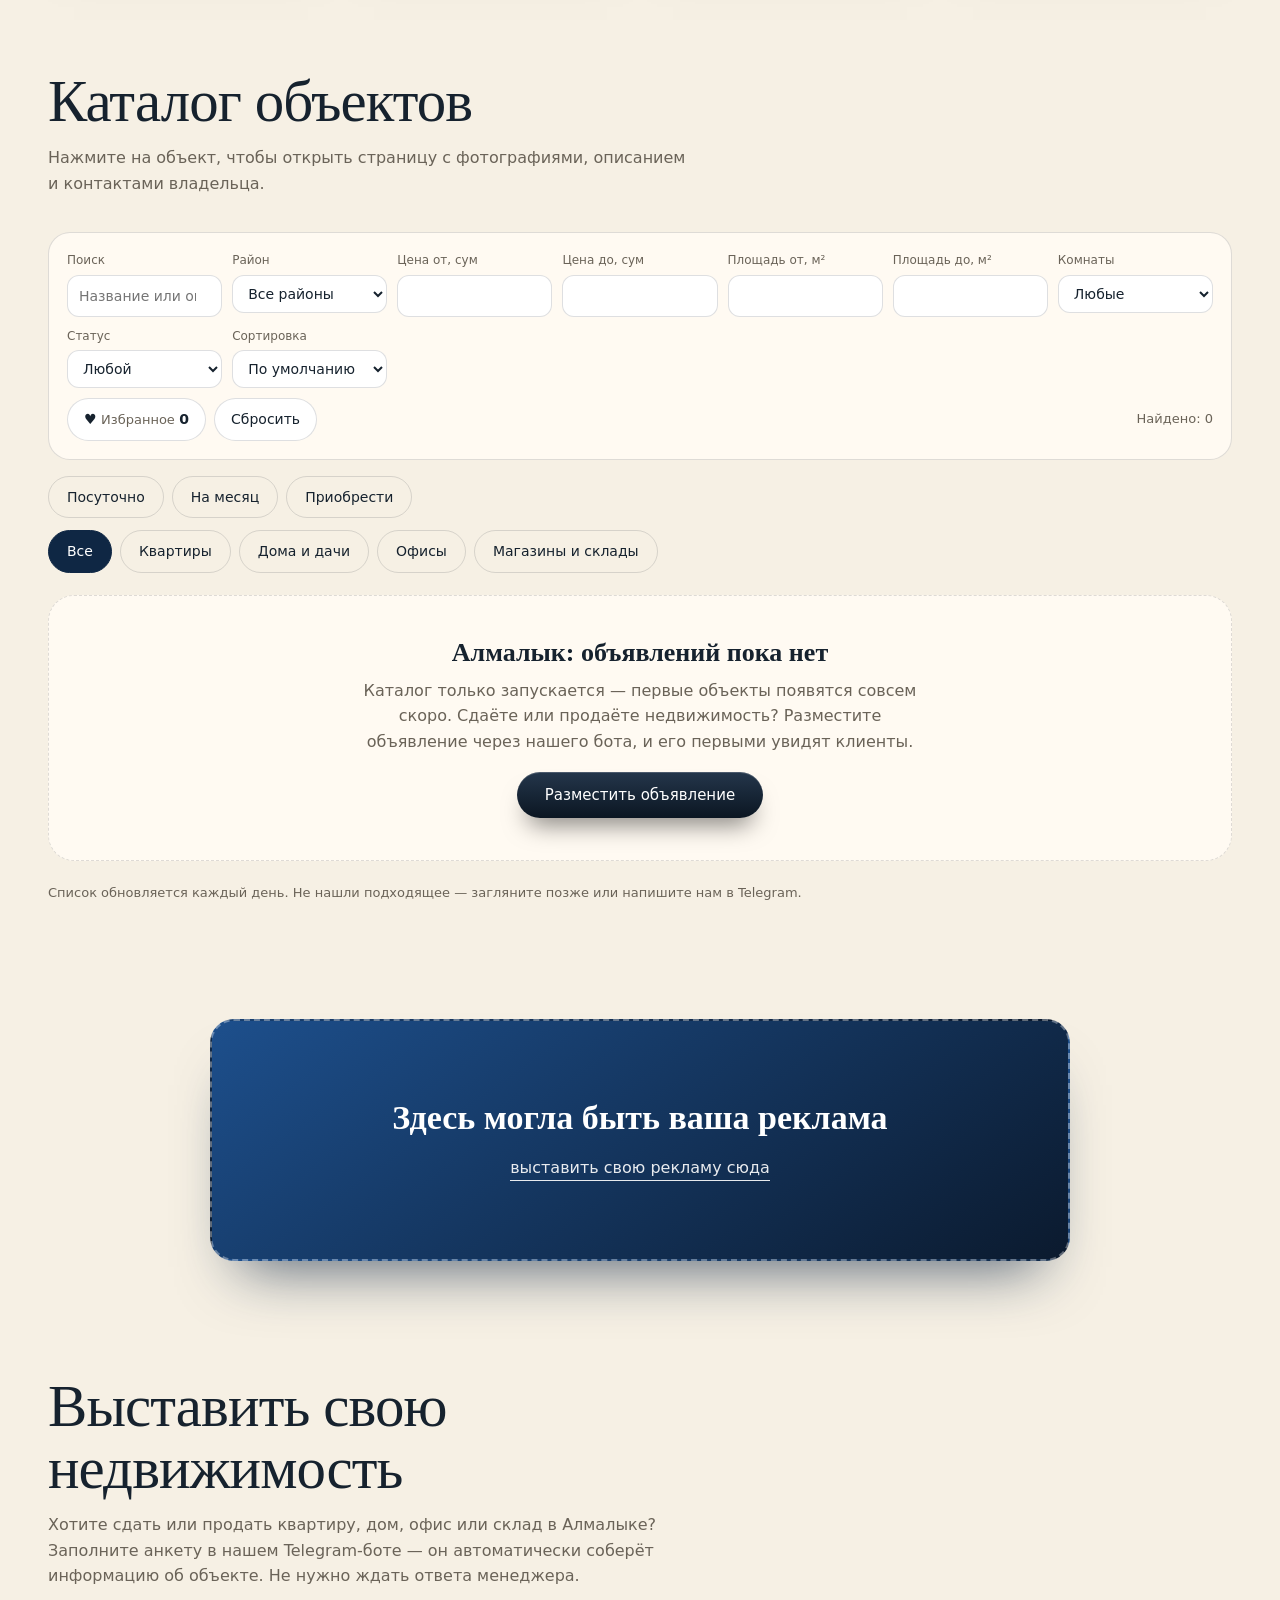
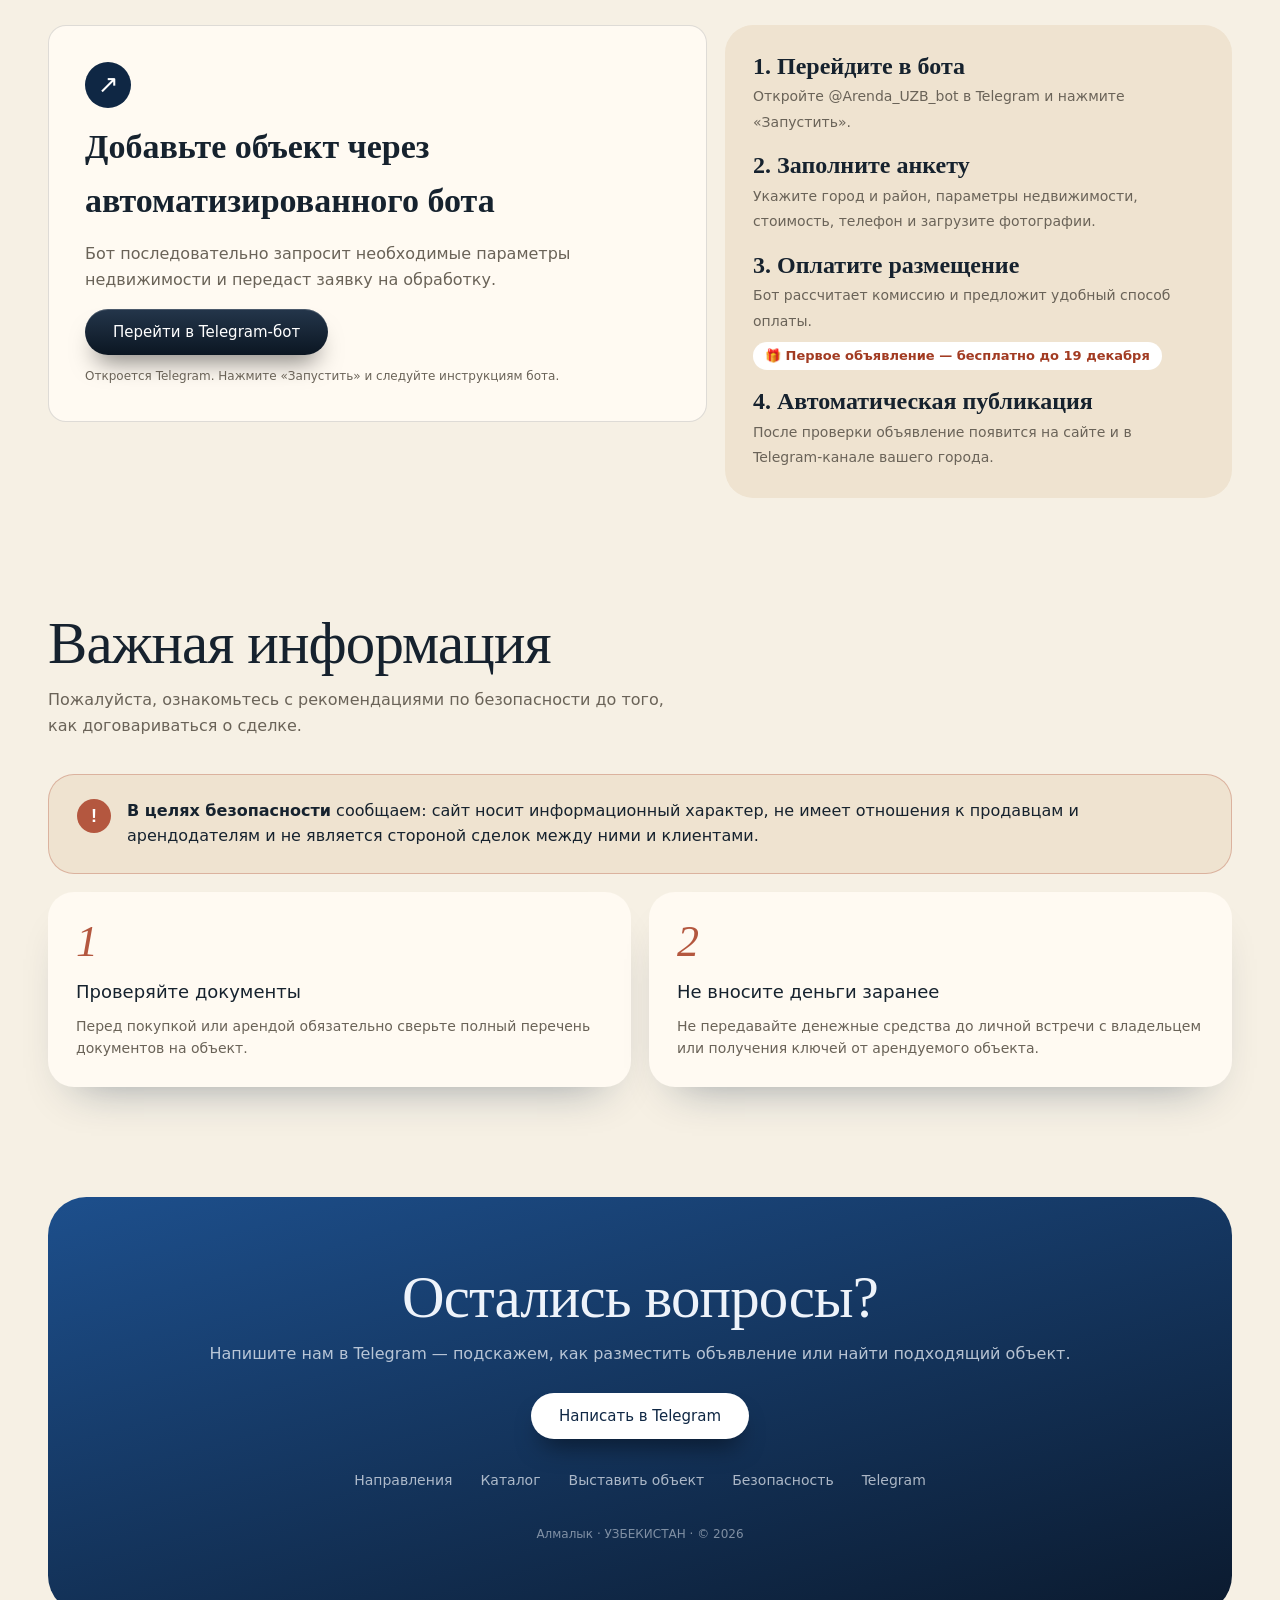
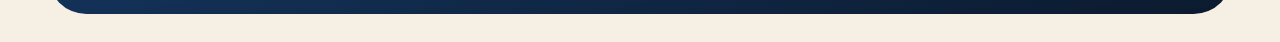
==== commit 1e8eddf6: "Add files via upload" ====
--- a/index.html
+++ b/index.html
@@ -13,66 +13,67 @@
 <meta property="og:url" content="https://YOUR-DOMAIN.uz/"><meta property="og:image" content="https://YOUR-DOMAIN.uz/assets/img/2ebe49ee.jpg"><meta property="og:site_name" content="RENT UZBEKISTAN"><meta name="twitter:card" content="summary_large_image">
 <script type="application/ld+json">{"@context":"https://schema.org","@type":"RealEstateAgent","name":"RENT UZBEKISTAN","url":"https://YOUR-DOMAIN.uz/","areaServed":{"@type":"Country","name":"Uzbekistan"},"address":{"@type":"PostalAddress","addressCountry":"UZ"},"sameAs":["https://t.me/Resell_Tashkent"]}</script>
 </head><body>
-<header class="hd" id="hd"><div class="cs" id="cs"><button type="button" id="cb" aria-haspopup="listbox" aria-expanded="false" aria-label="Выберите город"><span id="cv">Алмалык</span></button><ul id="cu" role="listbox" hidden><li><button type="button" role="option" data-c="Алмалык">Алмалык</button></li><li><button type="button" role="option" data-c="Ташкент">Ташкент</button></li><li><button type="button" role="option" data-c="Самарканд">Самарканд</button></li><li><button type="button" role="option" data-c="Андижан">Андижан</button></li><li><button type="button" role="option" data-c="Наманган">Наманган</button></li><li><button type="button" role="option" data-c="Нукус">Нукус</button></li><li><button type="button" role="option" data-c="Фергана">Фергана</button></li><li><button type="button" role="option" data-c="Карши">Карши</button></li><li><button type="button" role="option" data-c="Бухара">Бухара</button></li><li><button type="button" role="option" data-c="Коканд">Коканд</button></li></ul></div>
-<nav class="lk" id="lk" aria-label="Основное меню"><a href="#directions">Направления</a><a href="#catalog">Каталог</a><a href="https://t.me/Arenda_UZB_bot?start=list" target="_blank" rel="noopener noreferrer">Выставить объект</a><a href="#contacts">Контакты</a><a data-tg class="btn sm">Связаться</a></nav>
-<button class="bgr" id="bgr" aria-label="Меню" aria-expanded="false">☰</button></header>
+<header class="hd" id="hd"><div class="cs" id="cs"><button type="button" id="cb" aria-haspopup="listbox" aria-expanded="false" data-i18n-aria="city_aria" aria-label="Выберите город"><span id="cv">Алмалык</span></button><ul id="cu" role="listbox" hidden><li><button type="button" role="option" data-c="Алмалык">Алмалык</button></li><li><button type="button" role="option" data-c="Ташкент">Ташкент</button></li><li><button type="button" role="option" data-c="Самарканд">Самарканд</button></li><li><button type="button" role="option" data-c="Андижан">Андижан</button></li><li><button type="button" role="option" data-c="Наманган">Наманган</button></li><li><button type="button" role="option" data-c="Нукус">Нукус</button></li><li><button type="button" role="option" data-c="Фергана">Фергана</button></li><li><button type="button" role="option" data-c="Карши">Карши</button></li><li><button type="button" role="option" data-c="Бухара">Бухара</button></li><li><button type="button" role="option" data-c="Коканд">Коканд</button></li></ul></div>
+<nav class="lk" id="lk" aria-label="Основное меню" data-i18n-aria="nav_aria"><a href="#directions" data-i18n="nav_dir">Направления</a><a href="#catalog" data-i18n="nav_cat">Каталог</a><a href="https://t.me/Arenda_UZB_bot?start=list" target="_blank" rel="noopener noreferrer" data-i18n="nav_owner">Выставить объект</a><a href="#contacts" data-i18n="nav_contacts">Контакты</a><a data-tg class="btn sm" data-i18n="nav_contact_btn">Связаться</a></nav><div class="lng" role="group" aria-label="Язык сайта" data-i18n-aria="lang_aria"><button type="button" data-lang="ru">RU</button><button type="button" data-lang="uz">UZ</button></div>
+<button class="bgr" id="bgr" aria-label="Меню" data-i18n-aria="menu_aria" aria-expanded="false">☰</button></header>
 
-<section id="home"><picture id="cityHero" class="city-hero" hidden><source id="cityHeroMobile" media="(max-width: 760px)"><img id="cityHeroImage" alt="Городской пейзаж" decoding="async" fetchpriority="high"></picture><h1>Аренда квартир,<br>домов и помещений<br>для бизнеса</h1>
-<div class="hb"><p>Подбираем жильё и коммерческие площади <span class="cl">в Алмалыке</span>: показываем проверенные варианты, объясняем условия и помогаем оформить договор.</p><div class="bt"><a data-tg class="btn w">Подобрать объект</a><a class="btn gl" href="#catalog">Смотреть каталог</a></div></div></section>
+<section id="home"><picture id="cityHero" class="city-hero" hidden><source id="cityHeroMobile" media="(max-width: 760px)"><img id="cityHeroImage" alt="Городской пейзаж" data-i18n-alt="hero_alt" decoding="async" fetchpriority="high"></picture><h1 data-i18n-html="hero_title">Аренда и продажа<br>квартир, домов<br>и помещений</h1>
+<div class="hb"><p data-i18n-html="hero_text">Квартиры, дома, офисы и магазины <span class="cl">в Алмалыке</span> — объявления от владельцев с фотографиями, ценами и прямыми контактами.</p><div class="bt"><a class="btn w" href="https://t.me/Arenda_UZB_bot?start=list" target="_blank" rel="noopener noreferrer" data-i18n="hero_btn_list">Разместить объявление</a><a class="btn gl" href="#catalog" data-i18n="hero_btn_cat">Смотреть каталог</a></div></div></section>
 
 <div class="wrap">
-<section class="s" id="directions"><div class="hdg"><h2>Четыре направления аренды</h2><p>Жильё для семьи или помещение для дела — выберите, что ищете, и посмотрите подходящие объекты.</p></div><div class="dirs" id="dirs"></div></section>
+<section class="s" id="directions"><div class="hdg"><h2 data-i18n="dir_title">Четыре направления</h2><p data-i18n="dir_text">Жильё для семьи или помещение для дела — выберите, что ищете, и посмотрите подходящие объекты.</p></div><div class="dirs" id="dirs"></div></section>
 
-<section class="s" id="catalog"><div class="hdg"><h2>Каталог объектов</h2><p>Нажмите на объект, чтобы открыть страницу с подробным описанием. Адрес и свободные даты сообщаем при записи на просмотр.</p></div>
-<form class="flt" id="flt" role="search" aria-label="Поиск объектов">
-<label>Поиск<input name="q" type="search" placeholder="Название или описание"></label>
-<label>Район<select name="dist"></select></label>
-<label>Цена от, сум<input name="pmin" type="number" min="0" inputmode="numeric"></label>
-<label>Цена до, сум<input name="pmax" type="number" min="0" inputmode="numeric"></label>
-<label>Площадь от, м²<input name="amin" type="number" min="0" inputmode="numeric"></label>
-<label>Площадь до, м²<input name="amax" type="number" min="0" inputmode="numeric"></label>
-<label>Комнаты<select name="rooms"><option value="">Любые</option><option value="1">1</option><option value="2">2</option><option value="3">3</option><option value="4">4 и больше</option></select></label>
-<label>Статус<select name="st"><option value="">Любой</option><option value="free">Свободно</option><option value="rented">Занято</option></select></label>
-<label>Сортировка<select name="sort"><option value="">По умолчанию</option><option value="p">Сначала дешевле</option><option value="d">Сначала дороже</option><option value="a">Сначала просторнее</option></select></label>
-<div class="fa"><button type="button" id="fv">♥ Избранное <b id="fn">0</b></button><button type="reset">Сбросить</button><span id="fc" aria-live="polite"></span></div>
-</form><div class="tabs" id="dtabs"></div><div class="tabs" id="tabs"></div><div class="gal" id="gal"></div><p class="note">Список обновляется. Не нашли подходящее — напишите нам, подберём под ваш бюджет и район.</p></section>
+<section class="s" id="catalog"><div class="hdg"><h2 data-i18n="cat_title">Каталог объектов</h2><p data-i18n="cat_text">Нажмите на объект, чтобы открыть страницу с фотографиями, описанием и контактами владельца.</p></div>
+<button type="button" class="flt-tg" id="fltToggle" aria-expanded="false" aria-controls="flt"><svg viewBox="0 0 24 24" width="18" height="18" aria-hidden="true"><path d="M4 6h10M18 6h2M4 12h4M12 12h8M4 18h12M20 18h0" fill="none" stroke="currentColor" stroke-width="2" stroke-linecap="round"/><circle cx="16" cy="6" r="2" fill="none" stroke="currentColor" stroke-width="2"/><circle cx="10" cy="12" r="2" fill="none" stroke="currentColor" stroke-width="2"/><circle cx="18" cy="18" r="2" fill="none" stroke="currentColor" stroke-width="2"/></svg><span data-i18n="flt_toggle">Фильтры</span><b class="flt-n" id="fltN" hidden></b></button><form class="flt" id="flt" role="search" aria-label="Поиск объектов" data-i18n-aria="flt_aria">
+<label><span data-i18n="f_search">Поиск</span><input name="q" type="search" placeholder="Название или описание" data-i18n-ph="f_search_ph"></label>
+<label><span data-i18n="f_dist">Район</span><select name="dist"></select></label>
+<label><span data-i18n="f_pmin">Цена от, сум</span><input name="pmin" type="number" min="0" inputmode="numeric"></label>
+<label><span data-i18n="f_pmax">Цена до, сум</span><input name="pmax" type="number" min="0" inputmode="numeric"></label>
+<label><span data-i18n="f_amin">Площадь от, м²</span><input name="amin" type="number" min="0" inputmode="numeric"></label>
+<label><span data-i18n="f_amax">Площадь до, м²</span><input name="amax" type="number" min="0" inputmode="numeric"></label>
+<label><span data-i18n="f_rooms">Комнаты</span><select name="rooms"><option value="" data-i18n="f_any_rooms">Любые</option><option value="1">1</option><option value="2">2</option><option value="3">3</option><option value="4" data-i18n="f_rooms4">4 и больше</option></select></label>
+<label><span data-i18n="f_status">Статус</span><select name="st"><option value="" data-i18n="f_any">Любой</option><option value="free" data-i18n="st_free">Свободно</option><option value="rented" data-i18n="st_rented">Занято</option></select></label>
+<label><span data-i18n="f_sort">Сортировка</span><select name="sort"><option value="" data-i18n="f_sort_def">По умолчанию</option><option value="p" data-i18n="f_sort_p">Сначала дешевле</option><option value="d" data-i18n="f_sort_d">Сначала дороже</option><option value="a" data-i18n="f_sort_a">Сначала просторнее</option></select></label>
+<div class="fa"><button type="button" id="fv">♥ <span data-i18n="f_fav">Избранное</span> <b id="fn">0</b></button><button type="reset" data-i18n="f_reset">Сбросить</button><span id="fc" aria-live="polite"></span></div>
+</form><div class="tabs" id="dtabs"></div><div class="tabs" id="tabs"></div><div class="gal" id="gal"></div><p class="note" data-i18n="cat_note">Список обновляется каждый день. Не нашли подходящее — загляните позже или напишите нам в Telegram.</p></section>
 
-<section class="s adv" id="adv"><a class="ad" id="adBanner" href="https://t.me/Resell_Tashkent" target="_blank" rel="noopener noreferrer" aria-label="Рекламный блок RENT UZBEKISTAN"><img class="ad-image" id="adImage" alt="Рекламный баннер" hidden><span class="ad-placeholder" id="adPlaceholder"><b>Здесь могла быть ваша реклама</b><span>выставить свою рекламу сюда</span></span></a></section>
+<section class="s adv" id="adv"><a class="ad" id="adBanner" href="https://t.me/Resell_Tashkent" target="_blank" rel="noopener noreferrer" aria-label="Рекламный блок RENT UZBEKISTAN" data-i18n-aria="ad_aria"><img class="ad-image" id="adImage" alt="Рекламный баннер" data-i18n-alt="ad_alt" hidden><span class="ad-placeholder" id="adPlaceholder"><b data-i18n="ad_title">Здесь могла быть ваша реклама</b><span data-i18n="ad_link">выставить свою рекламу сюда</span></span></a></section>
 
 <section class="s" id="owner">
 <div class="hdg">
-<h2>Выставить свою недвижимость</h2>
-<p>Хотите сдать или продать квартиру, дом, офис или склад <span class="cl">в Алмалыке</span>? Заполните анкету в нашем Telegram-боте — он автоматически соберёт информацию об объекте. Не нужно ждать ответа менеджера.</p>
+<h2 data-i18n="own_title">Выставить свою недвижимость</h2>
+<p data-i18n-html="own_text">Хотите сдать или продать квартиру, дом, офис или склад <span class="cl">в Алмалыке</span>? Заполните анкету в нашем Telegram-боте — он автоматически соберёт информацию об объекте. Не нужно ждать ответа менеджера.</p>
 </div>
 <div class="ow">
 <div class="of owner-bot-card">
 <div class="owner-bot-icon" aria-hidden="true">↗</div>
-<h3>Добавьте объект через автоматизированного бота</h3>
-<p>Бот последовательно запросит необходимые параметры недвижимости и передаст заявку на обработку.</p>
-<a class="btn owner-bot-btn" href="https://t.me/Arenda_UZB_bot?start=list" target="_blank" rel="noopener noreferrer">Перейти в Telegram-бот</a>
-<small>Откроется Telegram. Нажмите «Запустить» и следуйте инструкциям бота.</small>
+<h3 data-i18n="own_card_title">Добавьте объект через автоматизированного бота</h3>
+<p data-i18n="own_card_text">Бот последовательно запросит необходимые параметры недвижимости и передаст заявку на обработку.</p>
+<a class="btn owner-bot-btn" href="https://t.me/Arenda_UZB_bot?start=list" target="_blank" rel="noopener noreferrer" data-i18n="own_btn">Перейти в Telegram-бот</a>
+<small data-i18n="own_hint">Откроется Telegram. Нажмите «Запустить» и следуйте инструкциям бота.</small>
 </div>
 <ul class="os">
-<li><b>1. Перейдите в бота</b><span>Откройте @Arenda_UZB_bot в Telegram и нажмите «Запустить».</span></li>
-<li><b>2. Заполните анкету</b><span>Укажите город и район, параметры недвижимости, стоимость, телефон и загрузите фотографии.</span></li>
-<li><b>3. Оплатите размещение</b><span>Бот сформирует заявку и предложит доступные способы оплаты. Администратор проверяет только поступление оплаты.</span></li>
-<li><b>4. Автоматическая публикация</b><span>После подтверждения оплаты объявление автоматически появится в каталоге сайта.</span></li>
+<li><b data-i18n="st1_t">1. Перейдите в бота</b><span data-i18n="st1_d">Откройте @Arenda_UZB_bot в Telegram и нажмите «Запустить».</span></li>
+<li><b data-i18n="st2_t">2. Заполните анкету</b><span data-i18n="st2_d">Укажите город и район, параметры недвижимости, стоимость, телефон и загрузите фотографии.</span></li>
+<li><b data-i18n="st3_t">3. Оплатите размещение</b><span data-i18n="st3_d">Бот рассчитает комиссию и предложит удобный способ оплаты.</span><em class="promo" id="promoLine" hidden></em></li>
+<li><b data-i18n="st4_t">4. Автоматическая публикация</b><span data-i18n="st4_d">После проверки объявление появится на сайте и в Telegram-канале вашего города.</span></li>
 </ul>
 </div>
 </section>
 
 
-<section class="s" id="safety"><div class="hdg"><h2>Важная информация</h2><p>Пожалуйста, ознакомьтесь с рекомендациями по безопасности до того, как договариваться о сделке.</p></div>
-<div class="sn"><i aria-hidden="true">!</i><p><b>В целях безопасности</b> сообщаем: сайт носит информационный характер, не имеет отношения к продавцам и арендодателям и не является стороной сделок между ними и клиентами.</p></div>
-<div class="wy"><div><span class="n">1</span><h3>Проверяйте документы</h3><p>Перед покупкой или арендой обязательно сверьте полный перечень документов на объект.</p></div><div><span class="n">2</span><h3>Не вносите деньги заранее</h3><p>Не передавайте денежные средства до личной встречи с владельцем или получения ключей от арендуемого объекта.</p></div></div></section>
+<section class="s" id="safety"><div class="hdg"><h2 data-i18n="safe_title">Важная информация</h2><p data-i18n="safe_text">Пожалуйста, ознакомьтесь с рекомендациями по безопасности до того, как договариваться о сделке.</p></div>
+<div class="sn"><i aria-hidden="true">!</i><p data-i18n-html="safe_note"><b>В целях безопасности</b> сообщаем: сайт носит информационный характер, не имеет отношения к продавцам и арендодателям и не является стороной сделок между ними и клиентами.</p></div>
+<div class="wy"><div><span class="n">1</span><h3 data-i18n="safe1_t">Проверяйте документы</h3><p data-i18n="safe1_d">Перед покупкой или арендой обязательно сверьте полный перечень документов на объект.</p></div><div><span class="n">2</span><h3 data-i18n="safe2_t">Не вносите деньги заранее</h3><p data-i18n="safe2_d">Не передавайте денежные средства до личной встречи с владельцем или получения ключей от арендуемого объекта.</p></div></div></section>
 </div>
 
-<footer id="contacts"><h2>Подберём место под вашу задачу?</h2><p>Напишите в Telegram — расскажите, что ищете, и мы предложим варианты.</p><a data-tg class="btn">Написать в Telegram</a>
-<nav class="fn"><a href="#directions">Направления</a><a href="#catalog">Каталог</a><a href="https://t.me/Arenda_UZB_bot?start=list" target="_blank" rel="noopener noreferrer">Выставить объект</a><a href="#safety">Безопасность</a><a data-tg>Telegram</a></nav><small><span class="cn">Алмалык</span> · УЗБЕКИСТАН · © <span id="yr">2026</span></small></footer>
+<footer id="contacts"><h2 data-i18n="foot_title">Остались вопросы?</h2><p data-i18n="foot_text">Напишите нам в Telegram — подскажем, как разместить объявление или найти подходящий объект.</p><a data-tg class="btn" data-i18n="foot_btn">Написать в Telegram</a>
+<nav class="fn"><a href="#directions" data-i18n="nav_dir">Направления</a><a href="#catalog" data-i18n="nav_cat">Каталог</a><a href="https://t.me/Arenda_UZB_bot?start=list" target="_blank" rel="noopener noreferrer" data-i18n="nav_owner">Выставить объект</a><a href="#safety" data-i18n="foot_safety">Безопасность</a><a data-tg>Telegram</a></nav><small><span class="cn">Алмалык</span> · <span data-i18n="country">УЗБЕКИСТАН</span> · © <span id="yr">2026</span></small></footer>
 
 <div id="obj"></div>
 
 <script src="data/listings.js"></script>
 <script src="data/site-assets.js"></script>
 <script src="js/config.js"></script>
+<script src="js/i18n.js"></script>
 <script src="js/app.js"></script></body></html>
--- a/css/style.css
+++ b/css/style.css
@@ -131,7 +131,7 @@
 .flt input,.flt select{font:inherit;font-size:14px;color:var(--ink);padding:9px 11px;border-radius:12px;border:1px solid var(--ln);background:#fff;width:100%}
 .fa{grid-column:1/-1;display:flex;flex-wrap:wrap;gap:8px;align-items:center}.fa button{padding:9px 16px;border-radius:99px;border:1px solid var(--ln);font-size:14px;background:#fff}.fa button.on{background:var(--brick);color:#fff;border-color:var(--brick)}.fa span{margin-left:auto;font-size:13px;color:var(--mut)}
 .lc{padding:0;gap:0;cursor:pointer;overflow:hidden}
-.pw{position:relative}.ph{display:block;width:100%;aspect-ratio:4/3;background:#efe3d0 center/cover;border:0}
+.pw{position:relative}.ph{display:block;width:100%;aspect-ratio:3/4;background:#efe3d0 center/cover;border:0}
 .bd,.cn2{position:absolute;font-size:11px;font-weight:600;padding:3px 10px;border-radius:99px;background:rgba(255,255,255,.95);color:var(--ink)}
 .bd{left:8px;top:8px}.cn2{left:8px;bottom:8px;background:rgba(15,39,68,.82);color:#fff}
 .bd.st-free,.ch em.st-free{color:#1d7a46}.bd.st-rented,.ch em.st-rented{color:#a02f2f}
@@ -154,3 +154,72 @@
 #home .city-hero img{display:block;width:100%;height:100%;object-fit:cover;object-position:center 40%}
 #home:before{z-index:1}
 #home>h1,#home>.hb{position:relative;z-index:2}
+/* 3D-карусель фото объекта */
+.c3{position:relative;outline:none;perspective:1400px;user-select:none;-webkit-user-select:none;touch-action:pan-y}
+.c3-stage{position:relative;width:100%;aspect-ratio:10/7.4;transform-style:preserve-3d;cursor:grab}
+.c3.dragging .c3-stage{cursor:grabbing}
+.c3-it{position:absolute;top:4%;left:26%;width:48%;aspect-ratio:3/4;margin:0;border-radius:22px;overflow:hidden;background:#efe3d0;box-shadow:0 26px 50px -24px rgba(15,39,68,.55);transition:transform .55s cubic-bezier(.22,.8,.26,1),opacity .4s;will-change:transform;backface-visibility:hidden}
+.c3.dragging .c3-it{transition:none}
+.c3-it img{width:100%;height:100%;object-fit:cover;display:block;pointer-events:none}
+.c3-it:not(.on)::after{content:"";position:absolute;inset:0;background:rgba(15,39,68,.18);transition:opacity .4s}
+.c3-it.on{cursor:zoom-in}
+.c3.one .c3-stage{cursor:zoom-in}
+.c3-nav{position:absolute;top:50%;transform:translateY(-50%);z-index:200;width:46px;height:46px;border-radius:50%;border:0;background:rgba(255,255,255,.92);color:#0f2744;font-size:28px;line-height:1;cursor:pointer;box-shadow:0 8px 22px -8px rgba(15,39,68,.5);display:grid;place-items:center;padding-bottom:3px}
+.c3-nav:hover{background:#fff}
+.c3-prev{left:6px}.c3-next{right:6px}
+.c3 .c3-count{position:absolute;left:50%;bottom:10px;transform:translateX(-50%);z-index:200}
+.c3-bar{display:block;width:min(60%,320px);margin:14px auto 0;accent-color:#0f2744;cursor:pointer}
+.c3:focus-visible{box-shadow:0 0 0 3px rgba(29,79,140,.45);border-radius:22px}
+@media(max-width:760px){.c3-stage{aspect-ratio:1/1.02}.c3-it{left:19%;width:62%;top:3%;border-radius:18px}.c3-nav{width:38px;height:38px;font-size:24px}}
+@media(prefers-reduced-motion:reduce){.c3-it{transition:none}}
+/* Пустой каталог */
+.empty{grid-column:1/-1;text-align:center;padding:42px 20px;border:1.5px dashed var(--ln);border-radius:26px;background:var(--card)}
+.empty b{display:block;font:600 26px/1.15 var(--sf);margin-bottom:10px}
+.empty p{color:var(--mut);max-width:560px;margin:0 auto 18px}
+/* Приблизительная геолокация */
+.loc{display:flex;align-items:center;justify-content:space-between;gap:18px;margin-top:28px;padding:22px 22px 22px 24px;border-radius:24px;background:#141821;color:#fff}
+.loc-tx{display:flex;gap:16px;align-items:flex-start;min-width:0}
+.loc-tx i{flex:none;color:#fff;margin-top:2px}
+.loc-tx b{display:block;font:700 22px/1.2 Inter,system-ui,sans-serif}
+.loc-tx span{display:block;font-size:16px;margin-top:4px;color:#e9ecf2}
+.loc-dist{display:block;font-style:normal;margin-top:18px;color:#aab2c0;font-size:15px}
+.loc-me{background:none;border:0;padding:0;color:#aab2c0;font:inherit;cursor:pointer;text-decoration:underline;text-underline-offset:3px}
+.loc-me:hover{color:#fff}
+.loc-tx small{display:block;margin-top:8px;font-size:12px;color:#7f8898}
+.loc-map{flex:none;position:relative;display:block;width:200px;aspect-ratio:4/3;border-radius:16px;overflow:hidden;background:#dfe6e9 linear-gradient(90deg,transparent 48%,#fff 48% 52%,transparent 52%),linear-gradient(0deg,#dfe6e9 46%,#fff 46% 50%,#dfe6e9 50%)}
+.loc-map .leaflet-container,.loc-map.leaflet-container{background:#dfe6e9;font:10px Inter,sans-serif}
+.loc-map .leaflet-control-attribution{font-size:8px;padding:0 4px;background:rgba(255,255,255,.7)}
+.loc-ring{position:absolute;left:50%;top:50%;width:64px;height:64px;transform:translate(-50%,-50%);border-radius:50%;border:8px solid #3b6cf6;background:rgba(125,156,248,.45);z-index:2;pointer-events:none}
+.loc-map.ready .loc-ring{display:none}
+@media(max-width:560px){.loc{flex-direction:column;align-items:stretch}.loc-map{width:100%;aspect-ratio:16/9}}
+/* Метки на карточке в одну строку, чтобы карточки были одной высоты */
+.lc .ch{flex-wrap:nowrap;overflow:hidden}
+.lc .ch em{white-space:nowrap;overflow:hidden;text-overflow:ellipsis;min-width:0;flex:0 1 auto}
+
+/* ===== Переключатель языка RU | UZ ===== */
+.hd .lk{margin-left:auto}
+.lng{display:flex;flex:none;gap:2px;padding:3px;border:1px solid rgba(255,255,255,.55);border-radius:999px}
+.hd.on .lng{border-color:var(--ln)}
+.lng button{border:0;background:none;color:inherit;font:600 12px/1 Inter,system-ui,sans-serif;letter-spacing:.04em;padding:7px 10px;border-radius:999px;cursor:pointer;opacity:.75}
+.lng button.on{background:#fff;color:var(--navy,#0f2744);opacity:1}
+.hd.on .lng button.on{background:var(--navy,#0f2744);color:#fff}
+@media(max-width:860px){.lng{margin-left:auto}}
+
+/* ===== Фильтры: на телефоне спрятаны под кнопку ===== */
+.flt-tg{display:none}
+@media(max-width:760px){
+  .flt-tg{display:inline-flex;align-items:center;gap:8px;margin:0 0 12px;padding:11px 18px;border:1px solid var(--ln);border-radius:999px;background:var(--card);color:var(--ink);font:500 15px/1 Inter,system-ui,sans-serif;cursor:pointer}
+  .flt-tg[aria-expanded="true"]{background:var(--navy,#0f2744);color:#fff;border-color:transparent}
+  .flt-n{display:inline-grid;place-items:center;min-width:20px;height:20px;padding:0 6px;border-radius:999px;background:var(--brick,#b4533a);color:#fff;font-size:12px}
+  .flt-n[hidden]{display:none}
+  .flt:not(.open){display:none}
+}
+
+/* ===== Рекламный блок: пока рекламы нет — вдвое меньше; когда бот передаст баннер — снова 16:9 ===== */
+.ad:not(.has-image){aspect-ratio:32/9;border-radius:24px}
+.ad:not(.has-image) .ad-placeholder b{font-size:clamp(20px,3vw,34px)}
+@media(max-width:560px){.ad:not(.has-image){aspect-ratio:16/7}}
+
+/* ===== Акция в шаге «Оплатите размещение» ===== */
+.os .promo{display:inline-block;margin-top:8px;padding:6px 12px;border-radius:999px;background:#fff;color:#a23b22;font:600 13px/1.3 Inter,system-ui,sans-serif;font-style:normal}
+.os .promo[hidden]{display:none}
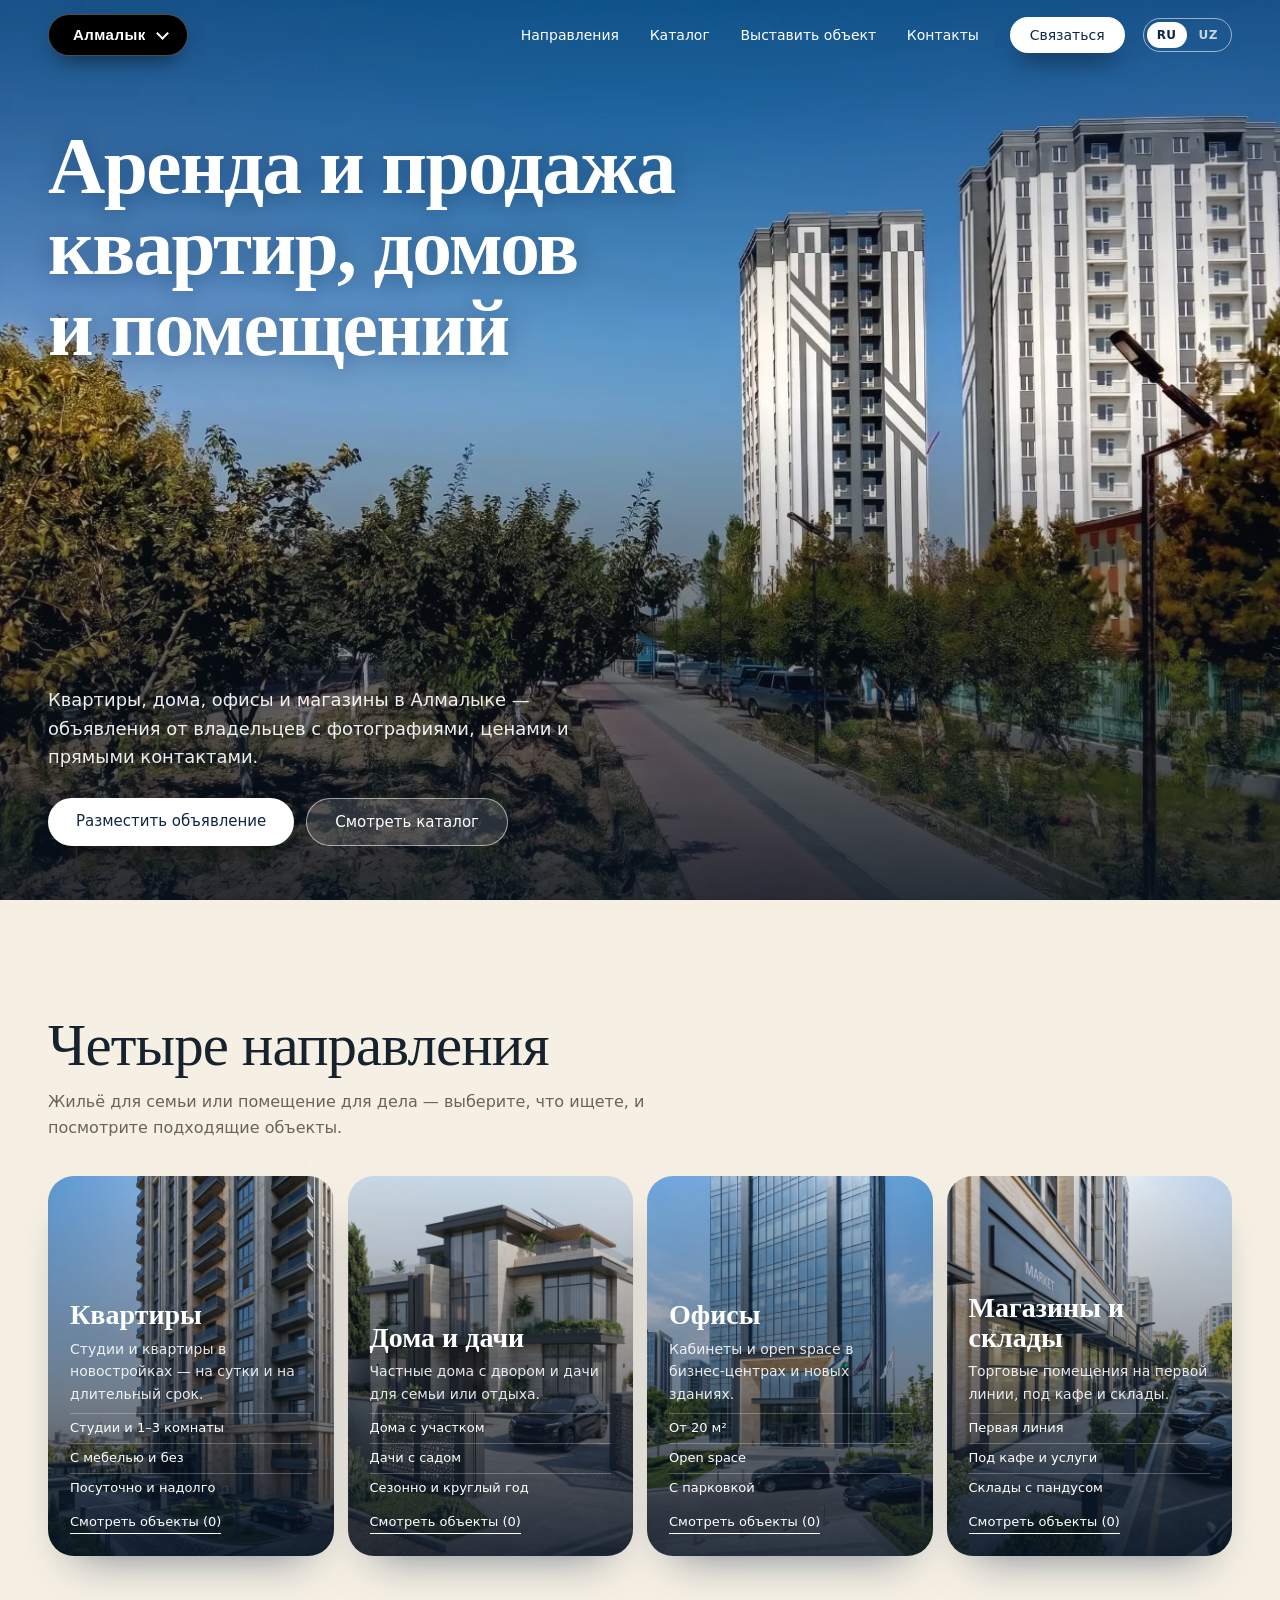
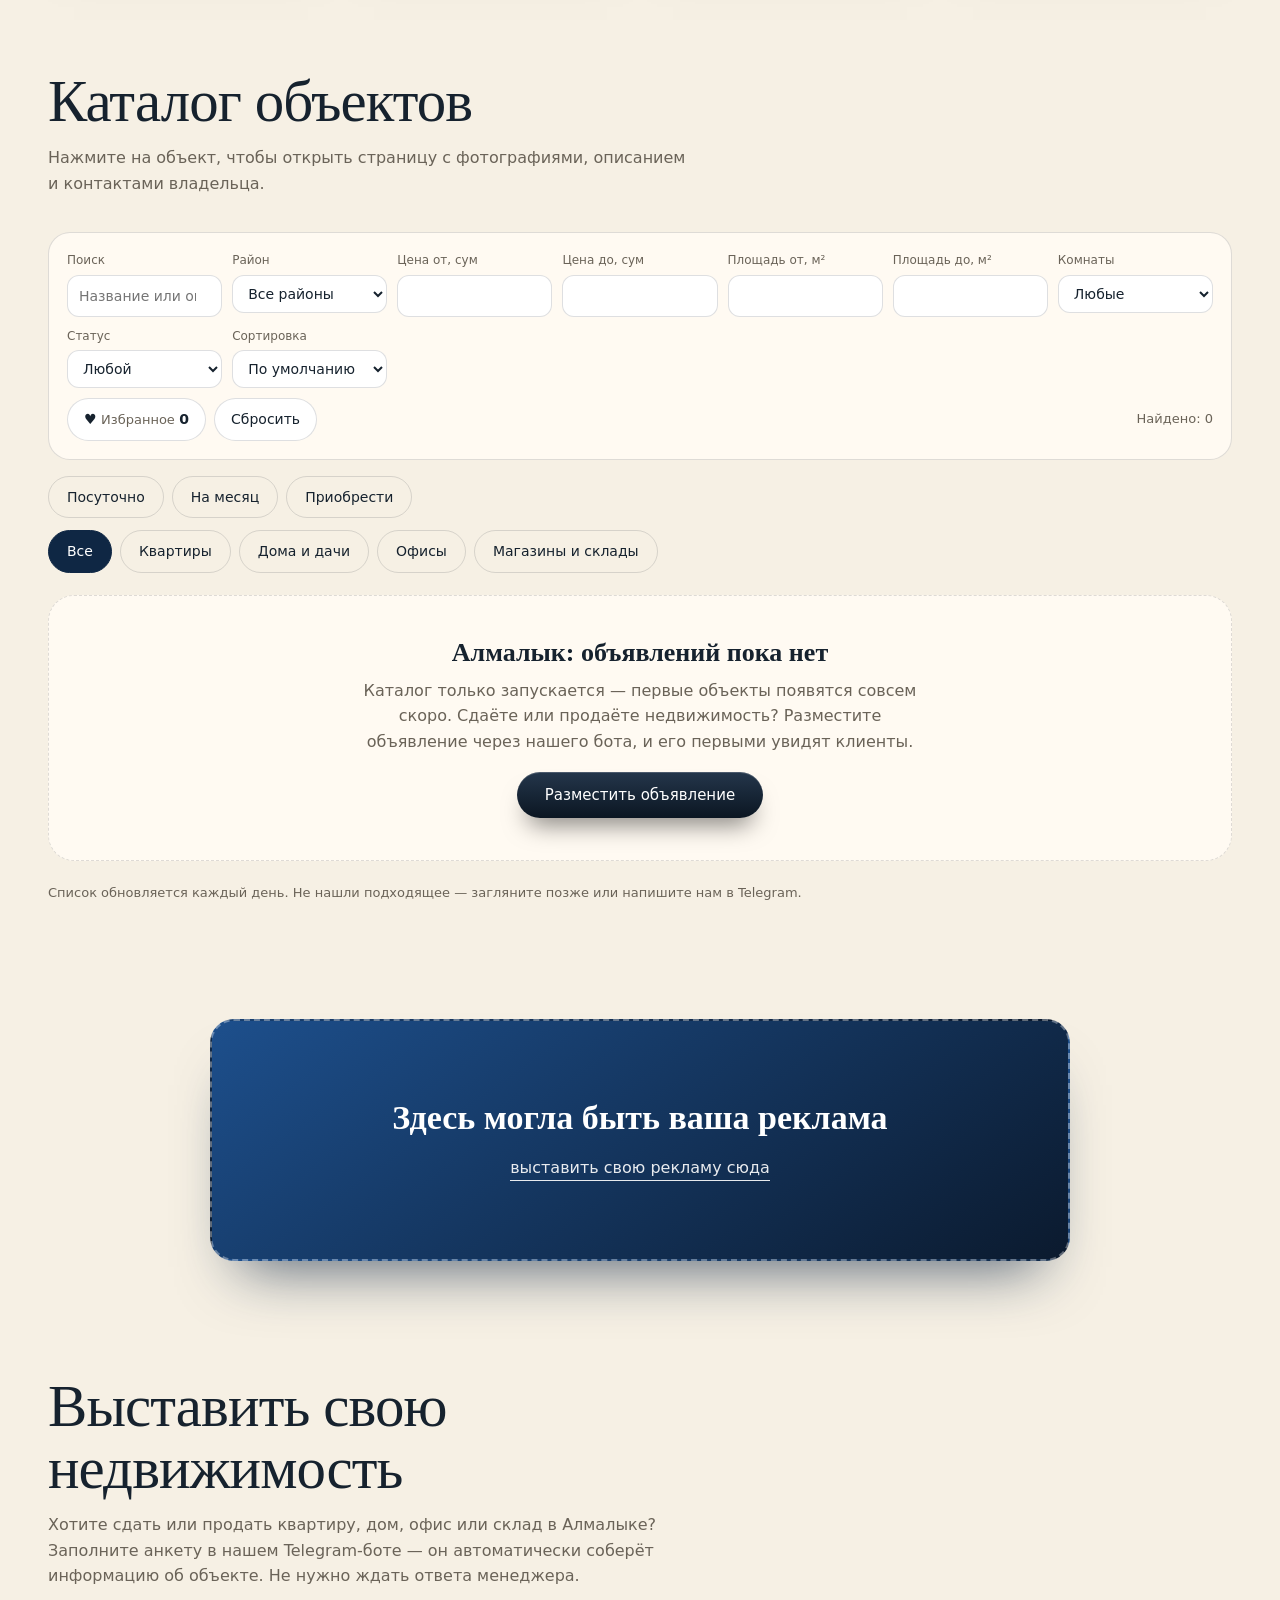
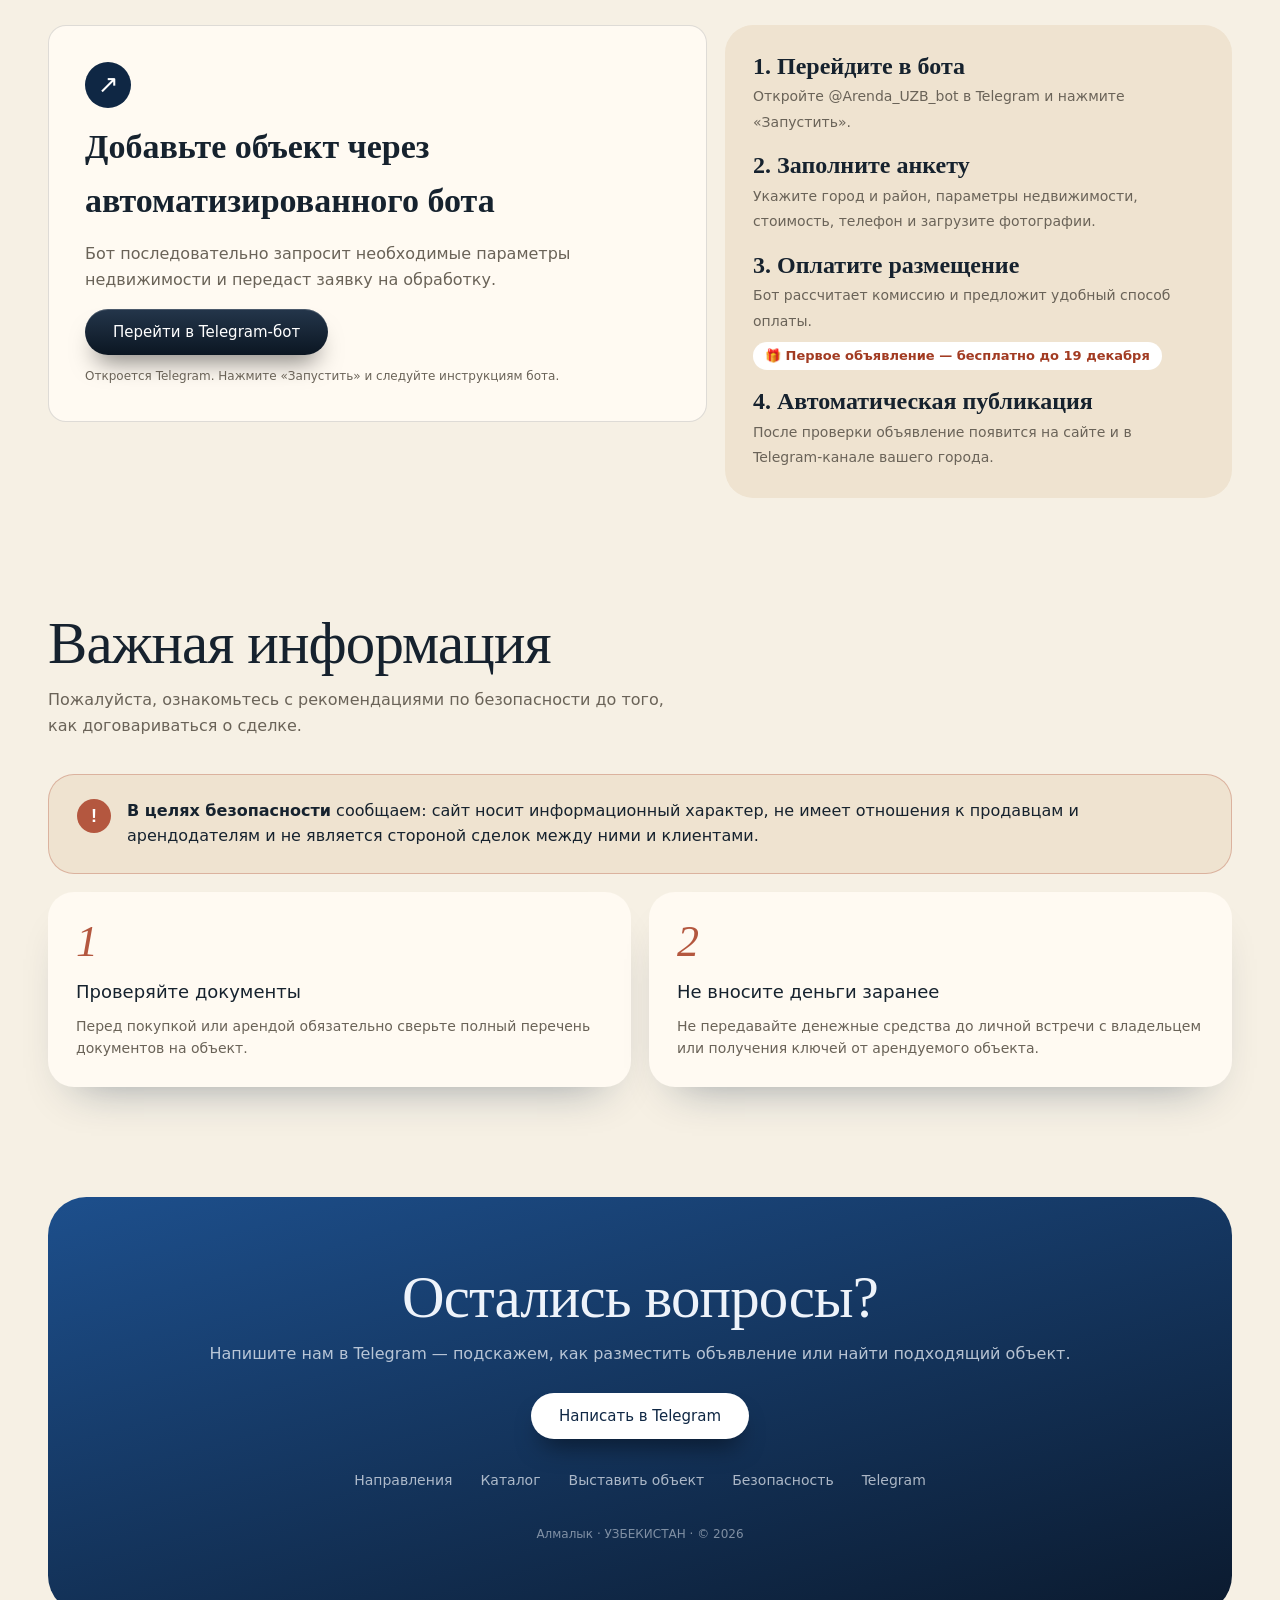
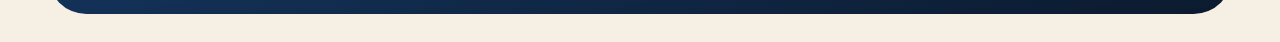
==== commit b8f96a1b: "Almalyk desktop hero: scroll-scrubbed background video The first screen stays pinned while scrolling" ====
--- a/index.html
+++ b/index.html
@@ -11,15 +11,16 @@
 <link rel="stylesheet" href="css/style.css"><link rel="canonical" href="https://YOUR-DOMAIN.uz/">
 <meta name="robots" content="index,follow,max-image-preview:large">
 <meta property="og:url" content="https://YOUR-DOMAIN.uz/"><meta property="og:image" content="https://YOUR-DOMAIN.uz/assets/img/2ebe49ee.jpg"><meta property="og:site_name" content="RENT UZBEKISTAN"><meta name="twitter:card" content="summary_large_image">
-<script type="application/ld+json">{"@context":"https://schema.org","@type":"RealEstateAgent","name":"RENT UZBEKISTAN","url":"https://YOUR-DOMAIN.uz/","areaServed":{"@type":"Country","name":"Uzbekistan"},"address":{"@type":"PostalAddress","addressCountry":"UZ"},"sameAs":["https://t.me/Resell_Tashkent"]}</script>
+<script type="application/ld+json">{"@context":"https://schema.org","@type":"RealEstateAgent","name":"RENT UZBEKISTAN","url":"https://YOUR-DOMAIN.uz/","areaServed":{"@type":"Country","name":"Uzbekistan"},"address":{"@type":"PostalAddress","addressCountry":"UZ"},"sameAs":["https://t.me/Arenda_UZB_bot"]}</script>
 </head><body>
 <header class="hd" id="hd"><div class="cs" id="cs"><button type="button" id="cb" aria-haspopup="listbox" aria-expanded="false" data-i18n-aria="city_aria" aria-label="Выберите город"><span id="cv">Алмалык</span></button><ul id="cu" role="listbox" hidden><li><button type="button" role="option" data-c="Алмалык">Алмалык</button></li><li><button type="button" role="option" data-c="Ташкент">Ташкент</button></li><li><button type="button" role="option" data-c="Самарканд">Самарканд</button></li><li><button type="button" role="option" data-c="Андижан">Андижан</button></li><li><button type="button" role="option" data-c="Наманган">Наманган</button></li><li><button type="button" role="option" data-c="Нукус">Нукус</button></li><li><button type="button" role="option" data-c="Фергана">Фергана</button></li><li><button type="button" role="option" data-c="Карши">Карши</button></li><li><button type="button" role="option" data-c="Бухара">Бухара</button></li><li><button type="button" role="option" data-c="Коканд">Коканд</button></li></ul></div>
-<nav class="lk" id="lk" aria-label="Основное меню" data-i18n-aria="nav_aria"><a href="#directions" data-i18n="nav_dir">Направления</a><a href="#catalog" data-i18n="nav_cat">Каталог</a><a href="https://t.me/Arenda_UZB_bot?start=list" target="_blank" rel="noopener noreferrer" data-i18n="nav_owner">Выставить объект</a><a href="#contacts" data-i18n="nav_contacts">Контакты</a><a data-tg class="btn sm" data-i18n="nav_contact_btn">Связаться</a></nav><div class="lng" role="group" aria-label="Язык сайта" data-i18n-aria="lang_aria"><button type="button" data-lang="ru">RU</button><button type="button" data-lang="uz">UZ</button></div>
+<nav class="lk" id="lk" aria-label="Основное меню" data-i18n-aria="nav_aria"><a href="#directions" data-i18n="nav_dir">Направления</a><a href="#catalog" data-i18n="nav_cat">Каталог</a><a href="https://t.me/Arenda_UZB_bot?start=list" target="_blank" rel="noopener noreferrer" data-i18n="nav_owner">Выставить объект</a><a href="#contacts" data-i18n="nav_contacts">Контакты</a><a class="btn sm" href="https://t.me/Arenda_UZB_bot" target="_blank" rel="noopener noreferrer" data-i18n="nav_contact_btn">Связаться</a></nav><div class="lng" role="group" aria-label="Язык сайта" data-i18n-aria="lang_aria"><button type="button" data-lang="ru">RU</button><button type="button" data-lang="uz">UZ</button></div>
 <button class="bgr" id="bgr" aria-label="Меню" data-i18n-aria="menu_aria" aria-expanded="false">☰</button></header>
 
-<section id="home"><picture id="cityHero" class="city-hero" hidden><source id="cityHeroMobile" media="(max-width: 760px)"><img id="cityHeroImage" alt="Городской пейзаж" data-i18n-alt="hero_alt" decoding="async" fetchpriority="high"></picture><h1 data-i18n-html="hero_title">Аренда и продажа<br>квартир, домов<br>и помещений</h1>
+<section id="home"><picture id="cityHero" class="city-hero" hidden><source id="cityHeroMobile" media="(max-width: 760px)"><img id="cityHeroImage" alt="Городской пейзаж" data-i18n-alt="hero_alt" decoding="async" fetchpriority="high"></picture><video id="heroVideo" class="hero-video" muted playsinline preload="none" disablepictureinpicture aria-hidden="true" tabindex="-1" hidden></video><h1 data-i18n-html="hero_title">Аренда и продажа<br>квартир, домов<br>и помещений</h1>
 <div class="hb"><p data-i18n-html="hero_text">Квартиры, дома, офисы и магазины <span class="cl">в Алмалыке</span> — объявления от владельцев с фотографиями, ценами и прямыми контактами.</p><div class="bt"><a class="btn w" href="https://t.me/Arenda_UZB_bot?start=list" target="_blank" rel="noopener noreferrer" data-i18n="hero_btn_list">Разместить объявление</a><a class="btn gl" href="#catalog" data-i18n="hero_btn_cat">Смотреть каталог</a></div></div></section>
 
+<div id="heroScrub" aria-hidden="true" hidden></div>
 <div class="wrap">
 <section class="s" id="directions"><div class="hdg"><h2 data-i18n="dir_title">Четыре направления</h2><p data-i18n="dir_text">Жильё для семьи или помещение для дела — выберите, что ищете, и посмотрите подходящие объекты.</p></div><div class="dirs" id="dirs"></div></section>
 
@@ -37,7 +38,7 @@
 <div class="fa"><button type="button" id="fv">♥ <span data-i18n="f_fav">Избранное</span> <b id="fn">0</b></button><button type="reset" data-i18n="f_reset">Сбросить</button><span id="fc" aria-live="polite"></span></div>
 </form><div class="tabs" id="dtabs"></div><div class="tabs" id="tabs"></div><div class="gal" id="gal"></div><p class="note" data-i18n="cat_note">Список обновляется каждый день. Не нашли подходящее — загляните позже или напишите нам в Telegram.</p></section>
 
-<section class="s adv" id="adv"><a class="ad" id="adBanner" href="https://t.me/Resell_Tashkent" target="_blank" rel="noopener noreferrer" aria-label="Рекламный блок RENT UZBEKISTAN" data-i18n-aria="ad_aria"><img class="ad-image" id="adImage" alt="Рекламный баннер" data-i18n-alt="ad_alt" hidden><span class="ad-placeholder" id="adPlaceholder"><b data-i18n="ad_title">Здесь могла быть ваша реклама</b><span data-i18n="ad_link">выставить свою рекламу сюда</span></span></a></section>
+<section class="s adv" id="adv"><a class="ad" id="adBanner" href="https://t.me/Arenda_UZB_bot?start=ad" target="_blank" rel="noopener noreferrer" aria-label="Рекламный блок RENT UZBEKISTAN" data-i18n-aria="ad_aria"><img class="ad-image" id="adImage" alt="Рекламный баннер" data-i18n-alt="ad_alt" hidden><span class="ad-placeholder" id="adPlaceholder"><b data-i18n="ad_title">Здесь могла быть ваша реклама</b><span data-i18n="ad_link">выставить свою рекламу сюда</span></span></a></section>
 
 <section class="s" id="owner">
 <div class="hdg">
@@ -67,8 +68,8 @@
 <div class="wy"><div><span class="n">1</span><h3 data-i18n="safe1_t">Проверяйте документы</h3><p data-i18n="safe1_d">Перед покупкой или арендой обязательно сверьте полный перечень документов на объект.</p></div><div><span class="n">2</span><h3 data-i18n="safe2_t">Не вносите деньги заранее</h3><p data-i18n="safe2_d">Не передавайте денежные средства до личной встречи с владельцем или получения ключей от арендуемого объекта.</p></div></div></section>
 </div>
 
-<footer id="contacts"><h2 data-i18n="foot_title">Остались вопросы?</h2><p data-i18n="foot_text">Напишите нам в Telegram — подскажем, как разместить объявление или найти подходящий объект.</p><a data-tg class="btn" data-i18n="foot_btn">Написать в Telegram</a>
-<nav class="fn"><a href="#directions" data-i18n="nav_dir">Направления</a><a href="#catalog" data-i18n="nav_cat">Каталог</a><a href="https://t.me/Arenda_UZB_bot?start=list" target="_blank" rel="noopener noreferrer" data-i18n="nav_owner">Выставить объект</a><a href="#safety" data-i18n="foot_safety">Безопасность</a><a data-tg>Telegram</a></nav><small><span class="cn">Алмалык</span> · <span data-i18n="country">УЗБЕКИСТАН</span> · © <span id="yr">2026</span></small></footer>
+<footer id="contacts"><h2 data-i18n="foot_title">Остались вопросы?</h2><p data-i18n="foot_text">Напишите нам в Telegram — подскажем, как разместить объявление или найти подходящий объект.</p><a class="btn" href="https://t.me/Arenda_UZB_bot" target="_blank" rel="noopener noreferrer" data-i18n="foot_btn">Написать в Telegram</a>
+<nav class="fn"><a href="#directions" data-i18n="nav_dir">Направления</a><a href="#catalog" data-i18n="nav_cat">Каталог</a><a href="https://t.me/Arenda_UZB_bot?start=list" target="_blank" rel="noopener noreferrer" data-i18n="nav_owner">Выставить объект</a><a href="#safety" data-i18n="foot_safety">Безопасность</a><a href="https://t.me/Arenda_UZB_bot" target="_blank" rel="noopener noreferrer">Telegram</a></nav><small><span class="cn">Алмалык</span> · <span data-i18n="country">УЗБЕКИСТАН</span> · © <span id="yr">2026</span></small></footer>
 
 <div id="obj"></div>
 
--- a/css/style.css
+++ b/css/style.css
@@ -223,3 +223,13 @@
 /* ===== Акция в шаге «Оплатите размещение» ===== */
 .os .promo{display:inline-block;margin-top:8px;padding:6px 12px;border-radius:999px;background:#fff;color:#a23b22;font:600 13px/1.3 Inter,system-ui,sans-serif;font-style:normal}
 .os .promo[hidden]{display:none}
+
+/* ===== Алмалык на компьютере: фоновое видео, которое проигрывается прокруткой ===== */
+#home .hero-video{position:absolute;inset:0;z-index:0;display:block;width:100%;height:100%;object-fit:cover;pointer-events:none}
+#home .hero-video[hidden],#heroScrub[hidden]{display:none!important}
+/* Первый экран закреплён: пока идёт видео, он стоит на месте; потом его перекрывает остальная страница. */
+body.scrub #home{position:sticky;top:0;height:100vh;height:100svh;min-height:0}
+body.scrub #heroScrub{height:var(--scrub,260vh)}
+body.scrub .wrap,body.scrub footer{position:relative;z-index:2}
+body.scrub .wrap{background:var(--bg);border-radius:clamp(22px,3vw,40px) clamp(22px,3vw,40px) 0 0;box-shadow:0 -30px 60px -24px rgba(8,18,32,.55)}
+.pg>#heroScrub{display:none!important}
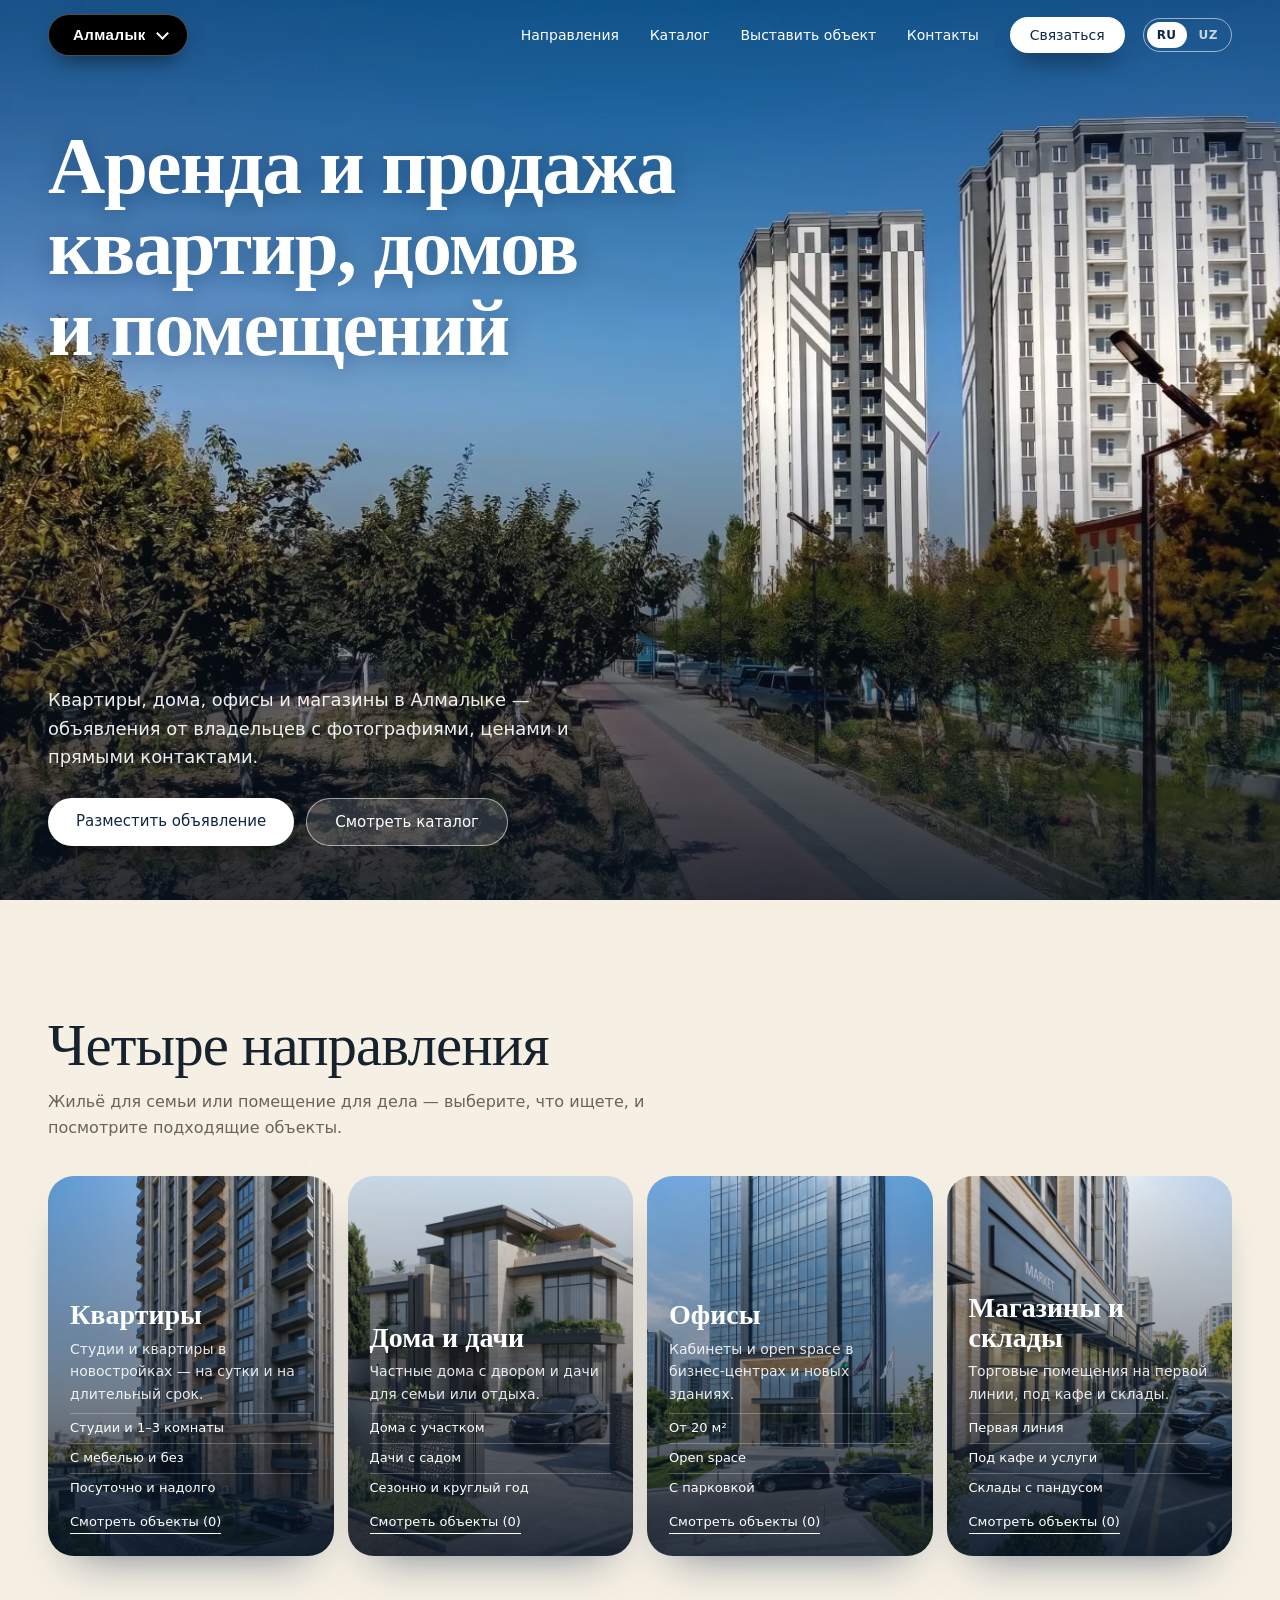
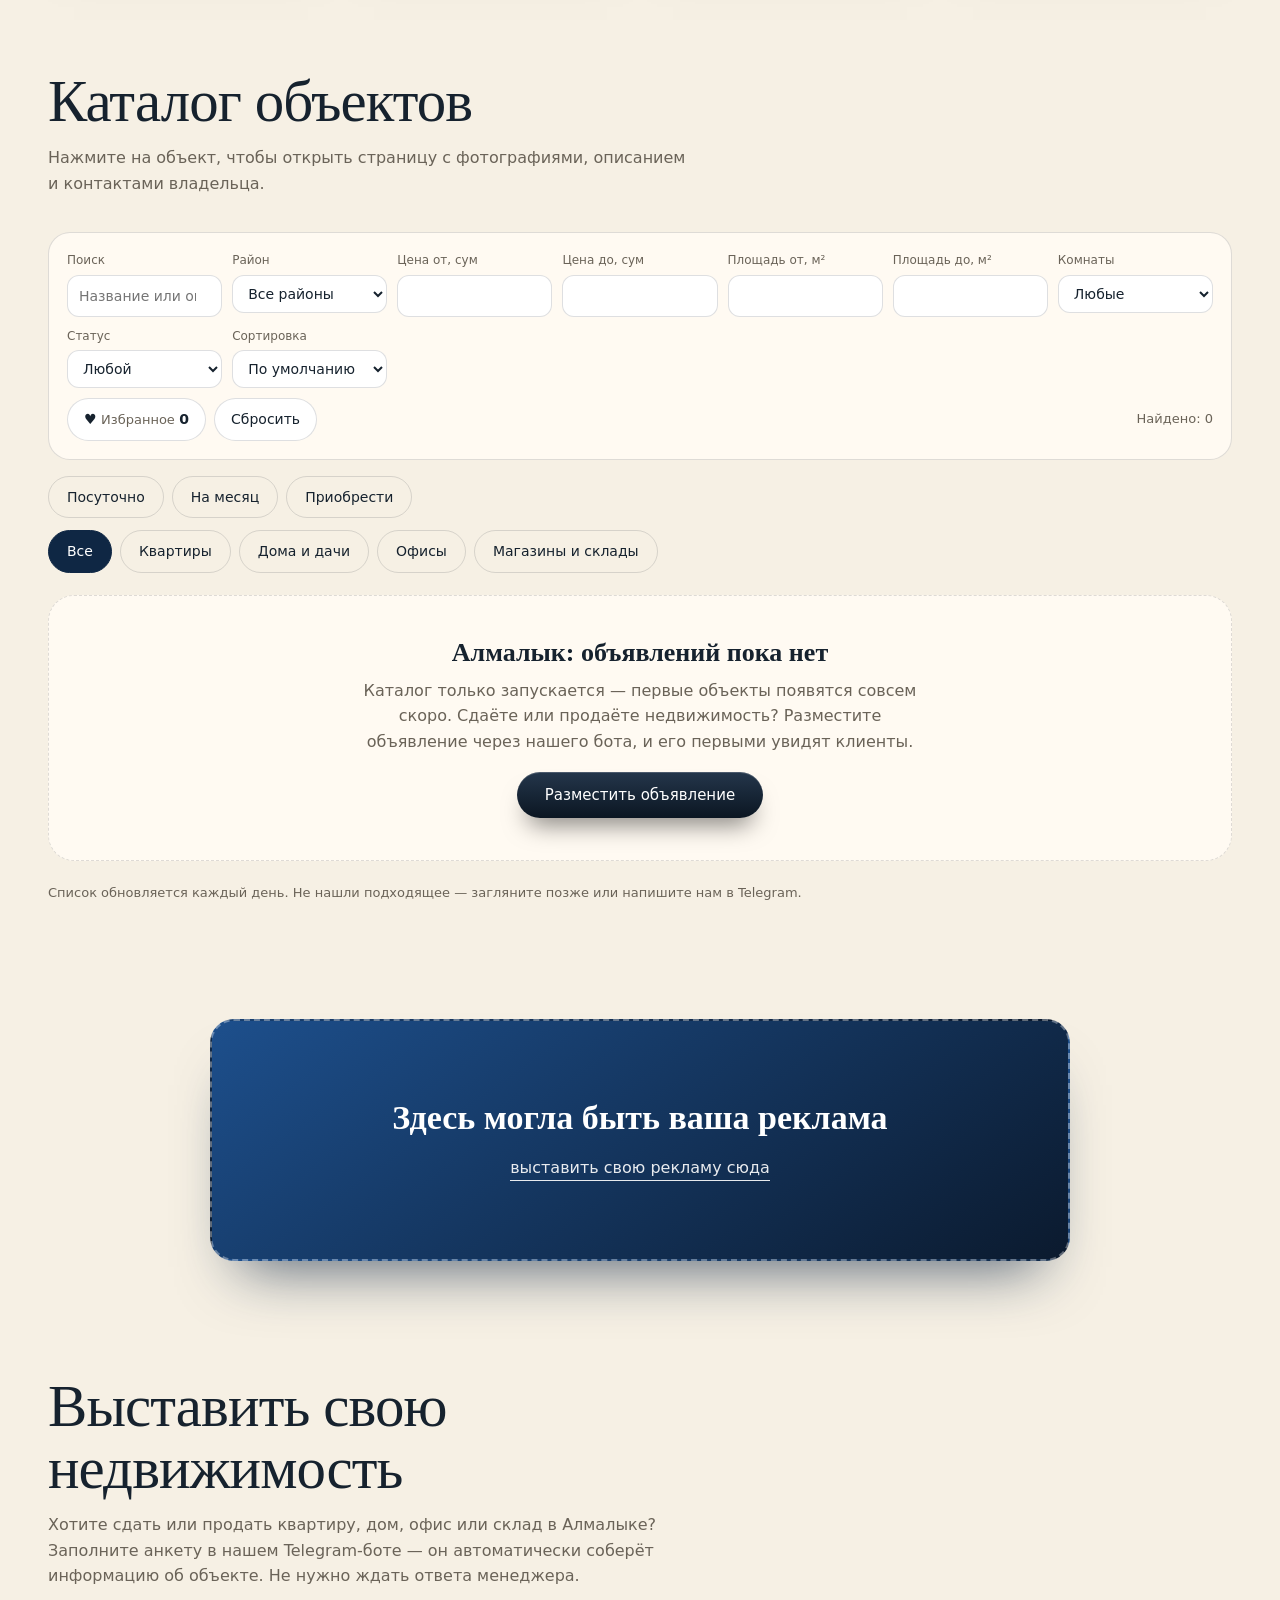
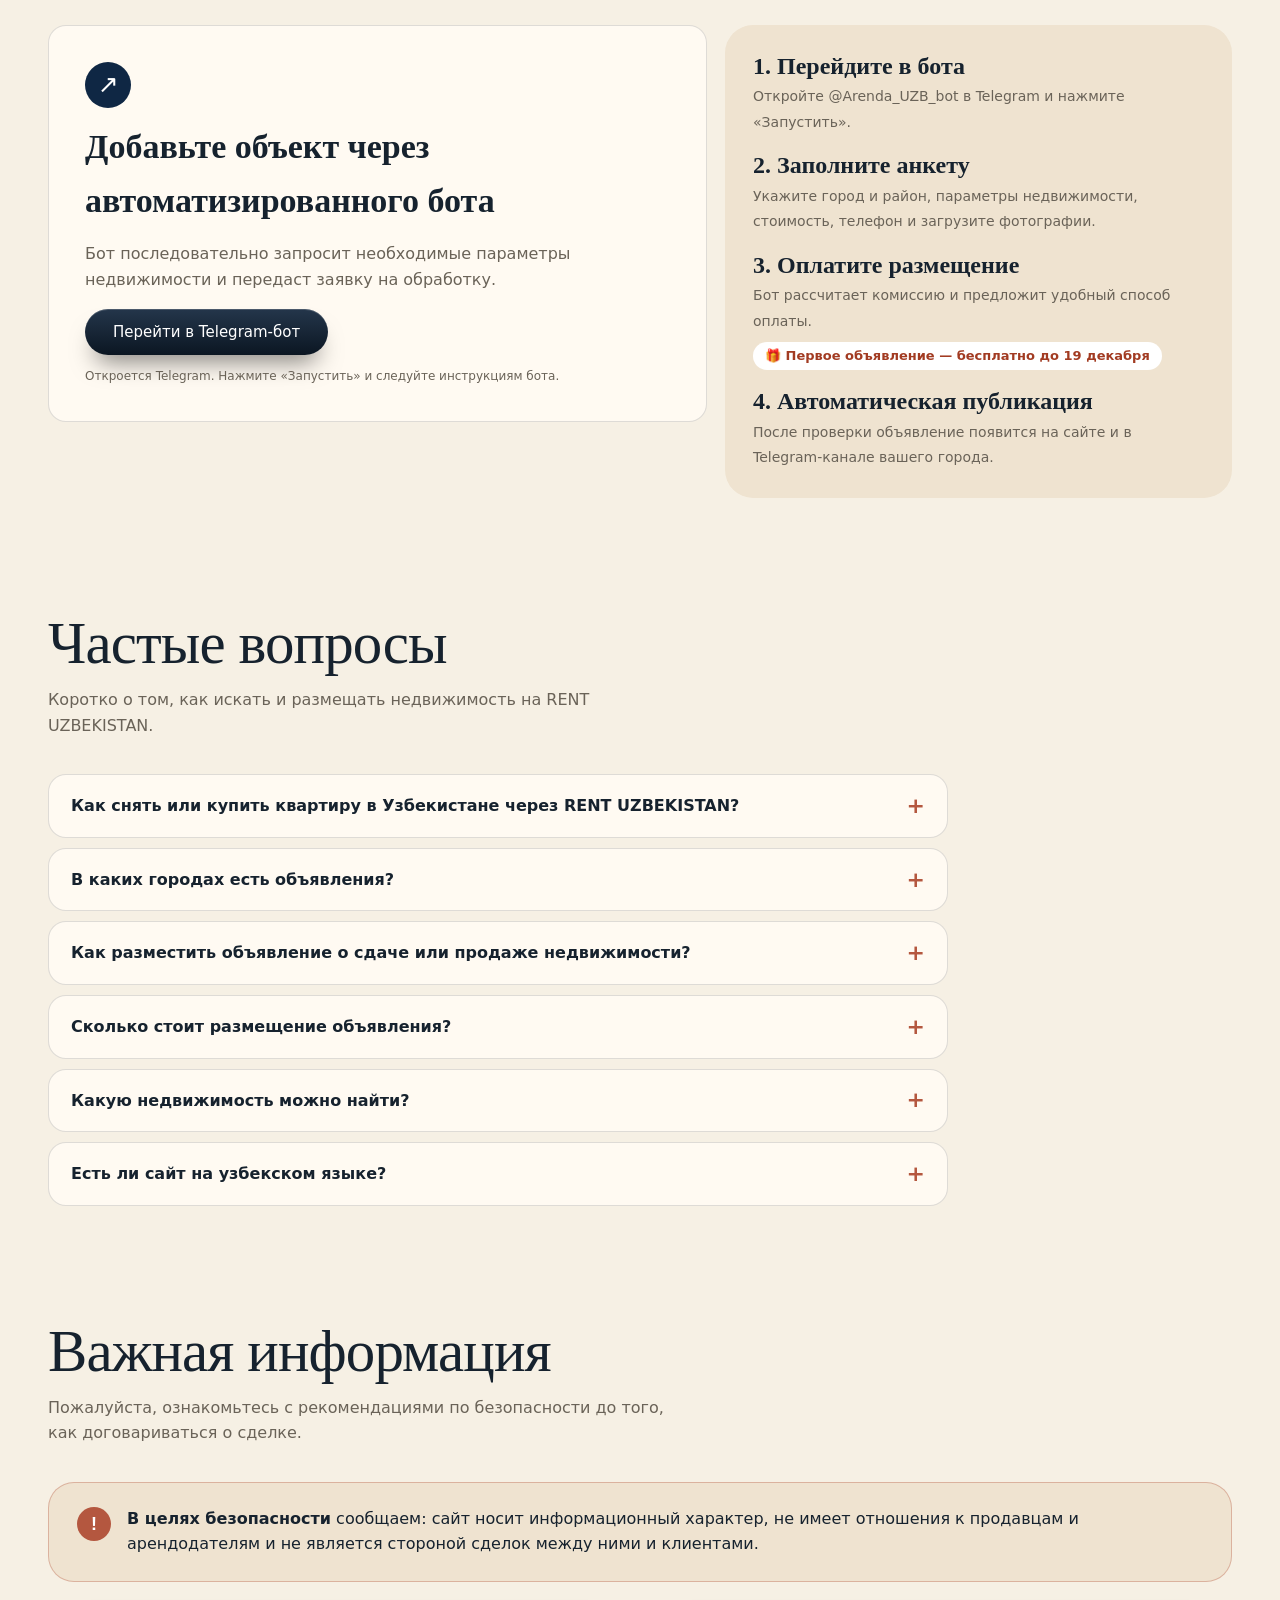
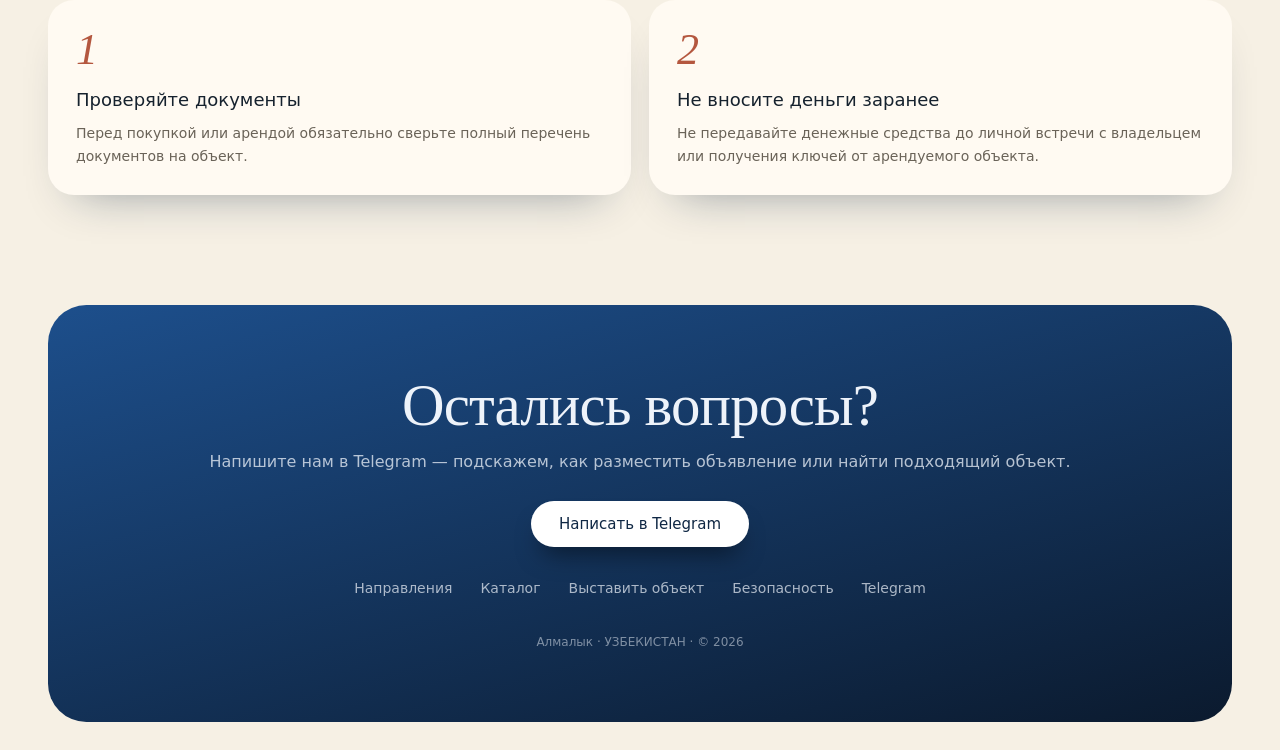
==== commit facfc879: "SEO/GEO pass 1: real domain, structured data, FAQ, llms.txt - Replace the YOUR-DOMAIN.uz placeholder" ====
--- a/index.html
+++ b/index.html
@@ -1,17 +1,17 @@
 <!DOCTYPE html>
 <html lang="ru"><head><meta charset="utf-8">
 <meta name="viewport" content="width=device-width,initial-scale=1">
-<meta name="description" content="RENT UZBEKISTAN — каталог квартир, домов, офисов, магазинов и складов в городах Узбекистана.">
+<meta name="description" content="RENT UZBEKISTAN — аренда посуточно и на месяц, продажа квартир, домов, офисов, магазинов и складов в Алмалыке, Ташкенте, Самарканде и других городах Узбекистана. Объявления от владельцев с фото и телефонами.">
 <meta name="theme-color" content="#0f2744">
-<meta property="og:type" content="website"><meta property="og:locale" content="ru_RU"><meta property="og:title" content="RENT UZBEKISTAN — недвижимость в аренду и продажу"><meta property="og:description" content="Квартиры, дома, офисы, магазины и склады в городах Узбекистана.">
+<meta property="og:type" content="website"><meta property="og:locale" content="ru_RU"><meta property="og:locale:alternate" content="uz_UZ"><meta property="og:title" content="RENT UZBEKISTAN — недвижимость в аренду и продажу"><meta property="og:description" content="Квартиры, дома, офисы, магазины и склады в городах Узбекистана.">
 <link rel="icon" href="data:image/svg+xml,%3Csvg xmlns='http://www.w3.org/2000/svg' viewBox='0 0 32 32'%3E%3Ccircle cx='16' cy='16' r='16' fill='%230f2744'/%3E%3Ccircle cx='16' cy='16' r='5' fill='%23f6f0e4'/%3E%3C/svg%3E">
 <title>RENT UZBEKISTAN — аренда и продажа недвижимости</title>
 <link rel="preconnect" href="https://fonts.googleapis.com"><link rel="preconnect" href="https://fonts.gstatic.com" crossorigin>
 <link href="https://fonts.googleapis.com/css2?family=Cormorant+Garamond:wght@500;600&family=Inter:wght@400;500;600&display=swap" rel="stylesheet">
-<link rel="stylesheet" href="css/style.css"><link rel="canonical" href="https://YOUR-DOMAIN.uz/">
+<link rel="stylesheet" href="css/style.css"><link rel="canonical" href="https://rentuz-1.onrender.com/" id="canon"><link rel="alternate" hreflang="ru" href="https://rentuz-1.onrender.com/"><link rel="alternate" hreflang="uz" href="https://rentuz-1.onrender.com/?lang=uz"><link rel="alternate" hreflang="x-default" href="https://rentuz-1.onrender.com/"><meta name="geo.region" content="UZ"><meta name="geo.placename" content="Узбекистан">
 <meta name="robots" content="index,follow,max-image-preview:large">
-<meta property="og:url" content="https://YOUR-DOMAIN.uz/"><meta property="og:image" content="https://YOUR-DOMAIN.uz/assets/img/2ebe49ee.jpg"><meta property="og:site_name" content="RENT UZBEKISTAN"><meta name="twitter:card" content="summary_large_image">
-<script type="application/ld+json">{"@context":"https://schema.org","@type":"RealEstateAgent","name":"RENT UZBEKISTAN","url":"https://YOUR-DOMAIN.uz/","areaServed":{"@type":"Country","name":"Uzbekistan"},"address":{"@type":"PostalAddress","addressCountry":"UZ"},"sameAs":["https://t.me/Arenda_UZB_bot"]}</script>
+<meta property="og:url" content="https://rentuz-1.onrender.com/"><meta property="og:image" content="https://rentuz-1.onrender.com/assets/img/2ebe49ee.jpg"><meta property="og:site_name" content="RENT UZBEKISTAN"><meta name="twitter:card" content="summary_large_image">
+<script type="application/ld+json">{"@context":"https://schema.org","@graph":[{"@type":"WebSite","@id":"https://rentuz-1.onrender.com/#site","url":"https://rentuz-1.onrender.com/","name":"RENT UZBEKISTAN","alternateName":["Rent Uzbekistan","Аренда Узбекистан","Arenda UZB"],"description":"Каталог аренды и продажи недвижимости в городах Узбекистана: квартиры, дома, офисы, магазины и склады.","inLanguage":["ru","uz"],"publisher":{"@id":"https://rentuz-1.onrender.com/#org"}},{"@type":"RealEstateAgent","@id":"https://rentuz-1.onrender.com/#org","name":"RENT UZBEKISTAN","url":"https://rentuz-1.onrender.com/","image":"https://rentuz-1.onrender.com/assets/img/2ebe49ee.jpg","description":"Объявления об аренде посуточно и на месяц и о продаже квартир, домов, офисов, магазинов и складов от владельцев. Объявления размещаются через Telegram-бот @Arenda_UZB_bot.","address":{"@type":"PostalAddress","addressCountry":"UZ"},"areaServed":[{"@type":"City","name":"Алмалык","containedInPlace":{"@type":"Country","name":"Узбекистан"}},{"@type":"City","name":"Ташкент","containedInPlace":{"@type":"Country","name":"Узбекистан"}},{"@type":"City","name":"Самарканд","containedInPlace":{"@type":"Country","name":"Узбекистан"}},{"@type":"City","name":"Андижан","containedInPlace":{"@type":"Country","name":"Узбекистан"}},{"@type":"City","name":"Наманган","containedInPlace":{"@type":"Country","name":"Узбекистан"}},{"@type":"City","name":"Нукус","containedInPlace":{"@type":"Country","name":"Узбекистан"}},{"@type":"City","name":"Фергана","containedInPlace":{"@type":"Country","name":"Узбекистан"}},{"@type":"City","name":"Карши","containedInPlace":{"@type":"Country","name":"Узбекистан"}},{"@type":"City","name":"Бухара","containedInPlace":{"@type":"Country","name":"Узбекистан"}},{"@type":"City","name":"Коканд","containedInPlace":{"@type":"Country","name":"Узбекистан"}}],"knowsLanguage":["ru","uz"],"sameAs":["https://t.me/Arenda_UZB_bot"],"contactPoint":{"@type":"ContactPoint","contactType":"customer support","url":"https://t.me/Arenda_UZB_bot","availableLanguage":["Russian","Uzbek"]}},{"@type":"FAQPage","@id":"https://rentuz-1.onrender.com/#faq","inLanguage":"ru","mainEntity":[{"@type":"Question","name":"Как снять или купить квартиру в Узбекистане через RENT UZBEKISTAN?","acceptedAnswer":{"@type":"Answer","text":"Выберите город в шапке сайта, затем тип сделки — посуточно, на месяц или покупка — и категорию. Фильтры помогут подобрать объект по району, цене, площади и количеству комнат. На странице объекта есть фотографии, описание и телефон владельца — звоните напрямую."}},{"@type":"Question","name":"В каких городах есть объявления?","acceptedAnswer":{"@type":"Answer","text":"Алмалык, Ташкент, Самарканд, Андижан, Наманган, Нукус, Фергана, Карши, Бухара и Коканд."}},{"@type":"Question","name":"Как разместить объявление о сдаче или продаже недвижимости?","acceptedAnswer":{"@type":"Answer","text":"Откройте Telegram-бот @Arenda_UZB_bot, нажмите «Подать объявление» и заполните анкету: город и район, параметры объекта, цена, телефон и фотографии. После проверки объявление появится на сайте и в Telegram-канале вашего города."}},{"@type":"Question","name":"Сколько стоит размещение объявления?","acceptedAnswer":{"@type":"Answer","text":"Аренда на месяц — 1% от месячной цены аренды, посуточная аренда — 10% от цены одних суток, продажа — 0,1% от цены объекта. Точную сумму бот рассчитает сам."}},{"@type":"Question","name":"Какую недвижимость можно найти?","acceptedAnswer":{"@type":"Answer","text":"Квартиры, дома и дачи, офисы, магазины и склады — в аренду посуточно, на месяц и на продажу."}},{"@type":"Question","name":"Есть ли сайт на узбекском языке?","acceptedAnswer":{"@type":"Answer","text":"Да. Переключите язык кнопкой RU | UZ в шапке сайта или откройте ссылку с параметром ?lang=uz."}}]}]}</script>
 </head><body>
 <header class="hd" id="hd"><div class="cs" id="cs"><button type="button" id="cb" aria-haspopup="listbox" aria-expanded="false" data-i18n-aria="city_aria" aria-label="Выберите город"><span id="cv">Алмалык</span></button><ul id="cu" role="listbox" hidden><li><button type="button" role="option" data-c="Алмалык">Алмалык</button></li><li><button type="button" role="option" data-c="Ташкент">Ташкент</button></li><li><button type="button" role="option" data-c="Самарканд">Самарканд</button></li><li><button type="button" role="option" data-c="Андижан">Андижан</button></li><li><button type="button" role="option" data-c="Наманган">Наманган</button></li><li><button type="button" role="option" data-c="Нукус">Нукус</button></li><li><button type="button" role="option" data-c="Фергана">Фергана</button></li><li><button type="button" role="option" data-c="Карши">Карши</button></li><li><button type="button" role="option" data-c="Бухара">Бухара</button></li><li><button type="button" role="option" data-c="Коканд">Коканд</button></li></ul></div>
 <nav class="lk" id="lk" aria-label="Основное меню" data-i18n-aria="nav_aria"><a href="#directions" data-i18n="nav_dir">Направления</a><a href="#catalog" data-i18n="nav_cat">Каталог</a><a href="https://t.me/Arenda_UZB_bot?start=list" target="_blank" rel="noopener noreferrer" data-i18n="nav_owner">Выставить объект</a><a href="#contacts" data-i18n="nav_contacts">Контакты</a><a class="btn sm" href="https://t.me/Arenda_UZB_bot" target="_blank" rel="noopener noreferrer" data-i18n="nav_contact_btn">Связаться</a></nav><div class="lng" role="group" aria-label="Язык сайта" data-i18n-aria="lang_aria"><button type="button" data-lang="ru">RU</button><button type="button" data-lang="uz">UZ</button></div>
@@ -63,6 +63,7 @@
 </section>
 
 
+<section class="s" id="faq"><div class="hdg"><h2 data-i18n="faq_title">Частые вопросы</h2><p data-i18n="faq_text">Коротко о том, как искать и размещать недвижимость на RENT UZBEKISTAN.</p></div><div class="fqs"><details class="fq"><summary data-i18n="faq1_q">Как снять или купить квартиру в Узбекистане через RENT UZBEKISTAN?</summary><p data-i18n="faq1_a">Выберите город в шапке сайта, затем тип сделки — посуточно, на месяц или покупка — и категорию. Фильтры помогут подобрать объект по району, цене, площади и количеству комнат. На странице объекта есть фотографии, описание и телефон владельца — звоните напрямую.</p></details><details class="fq"><summary data-i18n="faq2_q">В каких городах есть объявления?</summary><p data-i18n="faq2_a">Алмалык, Ташкент, Самарканд, Андижан, Наманган, Нукус, Фергана, Карши, Бухара и Коканд.</p></details><details class="fq"><summary data-i18n="faq3_q">Как разместить объявление о сдаче или продаже недвижимости?</summary><p data-i18n="faq3_a">Откройте Telegram-бот @Arenda_UZB_bot, нажмите «Подать объявление» и заполните анкету: город и район, параметры объекта, цена, телефон и фотографии. После проверки объявление появится на сайте и в Telegram-канале вашего города.</p></details><details class="fq"><summary data-i18n="faq4_q">Сколько стоит размещение объявления?</summary><p data-i18n="faq4_a">Аренда на месяц — 1% от месячной цены аренды, посуточная аренда — 10% от цены одних суток, продажа — 0,1% от цены объекта. Точную сумму бот рассчитает сам.</p></details><details class="fq"><summary data-i18n="faq5_q">Какую недвижимость можно найти?</summary><p data-i18n="faq5_a">Квартиры, дома и дачи, офисы, магазины и склады — в аренду посуточно, на месяц и на продажу.</p></details><details class="fq"><summary data-i18n="faq6_q">Есть ли сайт на узбекском языке?</summary><p data-i18n="faq6_a">Да. Переключите язык кнопкой RU | UZ в шапке сайта или откройте ссылку с параметром ?lang=uz.</p></details></div></section>
 <section class="s" id="safety"><div class="hdg"><h2 data-i18n="safe_title">Важная информация</h2><p data-i18n="safe_text">Пожалуйста, ознакомьтесь с рекомендациями по безопасности до того, как договариваться о сделке.</p></div>
 <div class="sn"><i aria-hidden="true">!</i><p data-i18n-html="safe_note"><b>В целях безопасности</b> сообщаем: сайт носит информационный характер, не имеет отношения к продавцам и арендодателям и не является стороной сделок между ними и клиентами.</p></div>
 <div class="wy"><div><span class="n">1</span><h3 data-i18n="safe1_t">Проверяйте документы</h3><p data-i18n="safe1_d">Перед покупкой или арендой обязательно сверьте полный перечень документов на объект.</p></div><div><span class="n">2</span><h3 data-i18n="safe2_t">Не вносите деньги заранее</h3><p data-i18n="safe2_d">Не передавайте денежные средства до личной встречи с владельцем или получения ключей от арендуемого объекта.</p></div></div></section>
--- a/css/style.css
+++ b/css/style.css
@@ -233,3 +233,12 @@
 body.scrub .wrap,body.scrub footer{position:relative;z-index:2}
 body.scrub .wrap{background:var(--bg);border-radius:clamp(22px,3vw,40px) clamp(22px,3vw,40px) 0 0;box-shadow:0 -30px 60px -24px rgba(8,18,32,.55)}
 .pg>#heroScrub{display:none!important}
+
+/* ===== Частые вопросы ===== */
+.fqs{display:grid;gap:10px;max-width:900px}
+.fq{background:var(--card,#fffaf2);border:1px solid var(--ln,#e5ddcc);border-radius:18px;padding:0 22px}
+.fq summary{cursor:pointer;list-style:none;padding:18px 32px 18px 0;font-weight:600;position:relative}
+.fq summary::-webkit-details-marker{display:none}
+.fq summary:after{content:"+";position:absolute;right:0;top:50%;transform:translateY(-50%);font-size:22px;line-height:1;color:var(--accent,#b4573f)}
+.fq[open] summary:after{content:"−"}
+.fq p{margin:0 0 18px;color:var(--mut,#6a6358)}
